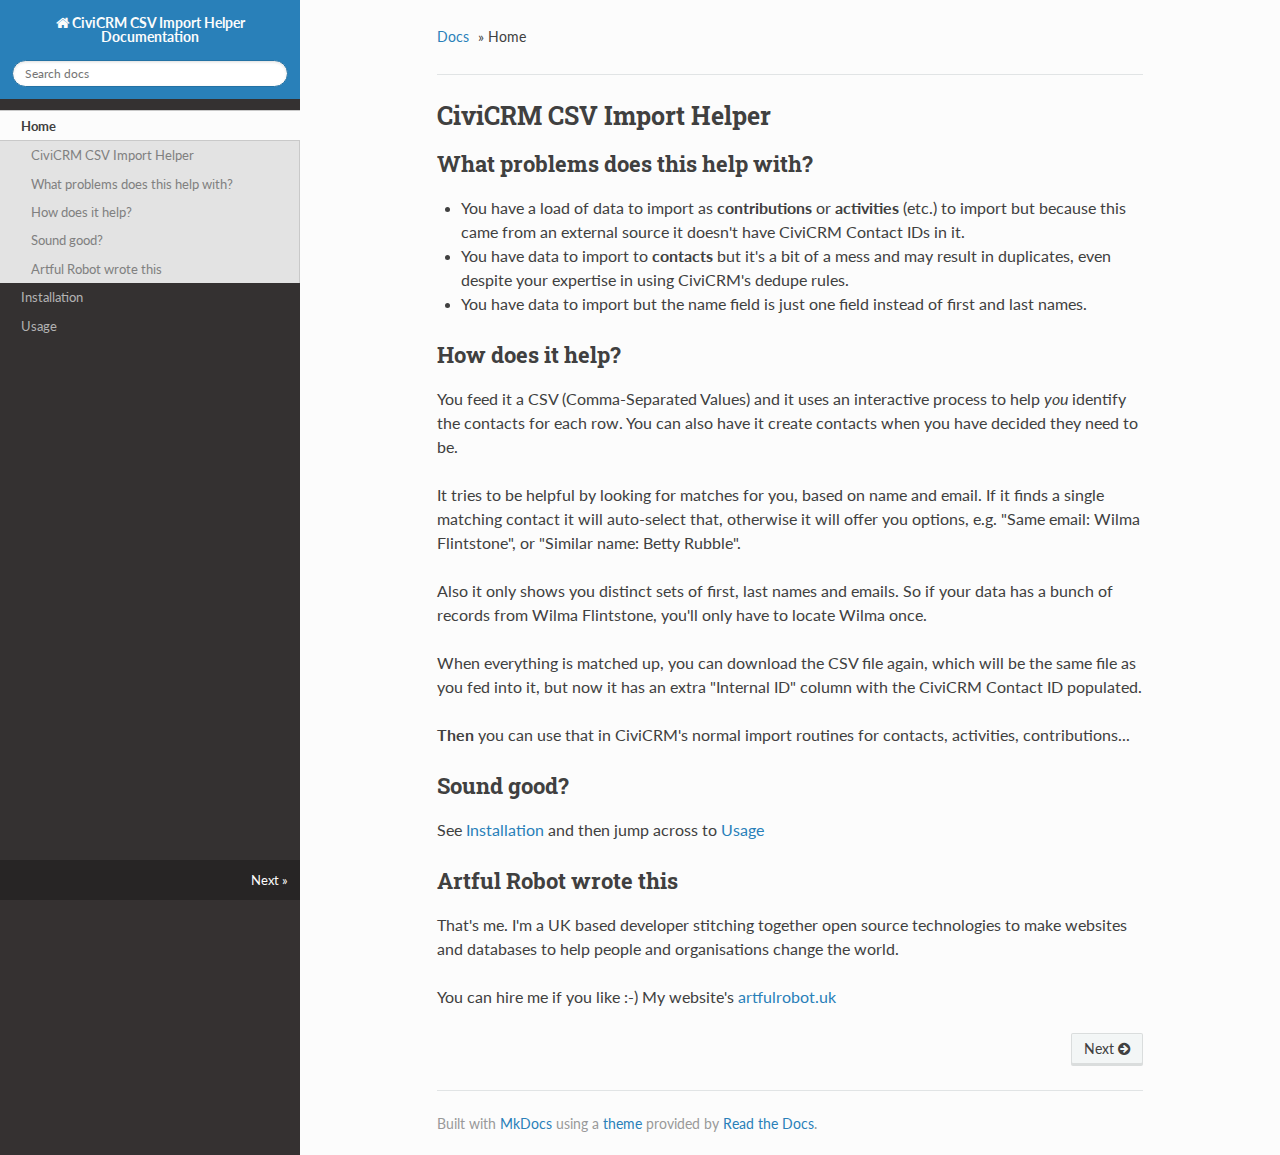
==== index.html @ 85fd892b "Deployed ecd764c with MkDocs version: 0.14.0" ====
<!DOCTYPE html>
<!--[if IE 8]><html class="no-js lt-ie9" lang="en" > <![endif]-->
<!--[if gt IE 8]><!--> <html class="no-js" lang="en" > <!--<![endif]-->
<head>
  <meta charset="utf-8">
  <meta name="viewport" content="width=device-width, initial-scale=1.0">
  
  <title>CiviCRM CSV Import Helper Documentation</title>
  

  <link rel="shortcut icon" href="./img/favicon.ico">

  
  <link href='https://fonts.googleapis.com/css?family=Lato:400,700|Roboto+Slab:400,700|Inconsolata:400,700' rel='stylesheet' type='text/css'>

  <link rel="stylesheet" href="./css/theme.css" type="text/css" />
  <link rel="stylesheet" href="./css/theme_extra.css" type="text/css" />
  <link rel="stylesheet" href="./css/highlight.css">

  
  <script>
    // Current page data
    var mkdocs_page_name = "None";
  </script>
  
  <script src="./js/jquery-2.1.1.min.js"></script>
  <script src="./js/modernizr-2.8.3.min.js"></script>
  <script type="text/javascript" src="./js/highlight.pack.js"></script>
  <script src="./js/theme.js"></script> 

  
</head>

<body class="wy-body-for-nav" role="document">

  <div class="wy-grid-for-nav">

    
    <nav data-toggle="wy-nav-shift" class="wy-nav-side stickynav">
      <div class="wy-side-nav-search">
        <a href="." class="icon icon-home"> CiviCRM CSV Import Helper Documentation</a>
        <div role="search">
  <form id ="rtd-search-form" class="wy-form" action="./search.html" method="get">
    <input type="text" name="q" placeholder="Search docs" />
  </form>
</div>
      </div>

      <div class="wy-menu wy-menu-vertical" data-spy="affix" role="navigation" aria-label="main navigation">
        <ul class="current">
          
            <li>
    <li class="toctree-l1 current">
        <a class="current" href=".">Home</a>
        
            <ul>
            
                <li class="toctree-l3"><a href="#civicrm-csv-import-helper">CiviCRM CSV Import Helper</a></li>
                
                    <li><a class="toctree-l4" href="#what-problems-does-this-help-with">What problems does this help with?</a></li>
                
                    <li><a class="toctree-l4" href="#how-does-it-help">How does it help?</a></li>
                
                    <li><a class="toctree-l4" href="#sound-good">Sound good?</a></li>
                
                    <li><a class="toctree-l4" href="#artful-robot-wrote-this">Artful Robot wrote this</a></li>
                
            
            </ul>
        
    </li>
<li>
          
            <li>
    <li class="toctree-l1 ">
        <a class="" href="installation/">Installation</a>
        
    </li>
<li>
          
            <li>
    <li class="toctree-l1 ">
        <a class="" href="usage/">Usage</a>
        
    </li>
<li>
          
        </ul>
      </div>
      &nbsp;
    </nav>

    <section data-toggle="wy-nav-shift" class="wy-nav-content-wrap">

      
      <nav class="wy-nav-top" role="navigation" aria-label="top navigation">
        <i data-toggle="wy-nav-top" class="fa fa-bars"></i>
        <a href=".">CiviCRM CSV Import Helper Documentation</a>
      </nav>

      
      <div class="wy-nav-content">
        <div class="rst-content">
          <div role="navigation" aria-label="breadcrumbs navigation">
  <ul class="wy-breadcrumbs">
    <li><a href=".">Docs</a> &raquo;</li>
    
      
    
    <li>Home</li>
    <li class="wy-breadcrumbs-aside">
      
    </li>
  </ul>
  <hr/>
</div>
          <div role="main">
            <div class="section">
              
                <h1 id="civicrm-csv-import-helper">CiviCRM CSV Import Helper</h1>
<h2 id="what-problems-does-this-help-with">What problems does this help with?</h2>
<ul>
<li>
<p>You have a load of data to import as <strong>contributions</strong> or <strong>activities</strong>
  (etc.) to import but because this came from an external source it doesn't have
  CiviCRM Contact IDs in it.</p>
</li>
<li>
<p>You have data to import to <strong>contacts</strong> but it's a bit of a mess and may
  result in duplicates, even despite your expertise in using CiviCRM's dedupe
  rules.</p>
</li>
<li>
<p>You have data to import but the name field is just one field instead of first
  and last names.</p>
</li>
</ul>
<h2 id="how-does-it-help">How does it help?</h2>
<p>You feed it a CSV (Comma-Separated Values) and it uses an interactive process to
help <em>you</em> identify the contacts for each row. You can also have it create
contacts when you have decided they need to be.</p>
<p>It tries to be helpful by looking for matches for you, based on name and email.
If it finds a single matching contact it will auto-select that, otherwise it
will offer you options, e.g. "Same email: Wilma Flintstone", or "Similar name:
Betty Rubble".</p>
<p>Also it only shows you distinct sets of first, last names and emails. So if your
data has a bunch of records from Wilma Flintstone, you'll only have to locate
Wilma once.</p>
<p>When everything is matched up, you can download the CSV file again, which will
be the same file as you fed into it, but now it has an extra "Internal ID"
column with the CiviCRM Contact ID populated.</p>
<p><strong>Then</strong> you can use that in CiviCRM's normal import routines for contacts,
activities, contributions...</p>
<h2 id="sound-good">Sound good?</h2>
<p>See <a href="installation/">Installation</a> and then jump across to <a href="usage/">Usage</a></p>
<h2 id="artful-robot-wrote-this">Artful Robot wrote this</h2>
<p>That's me. I'm a UK based developer stitching together open source technologies
to make websites and databases to help people and organisations change the world.</p>
<p>You can hire me if you like :-) My website's <a href="https://artfulrobot.uk">artfulrobot.uk</a></p>
              
            </div>
          </div>
          <footer>
  
    <div class="rst-footer-buttons" role="navigation" aria-label="footer navigation">
      
        <a href="installation/" class="btn btn-neutral float-right" title="Installation"/>Next <span class="icon icon-circle-arrow-right"></span></a>
      
      
    </div>
  

  <hr/>

  <div role="contentinfo">
    <!-- Copyright etc -->
    
  </div>

  Built with <a href="http://www.mkdocs.org">MkDocs</a> using a <a href="https://github.com/snide/sphinx_rtd_theme">theme</a> provided by <a href="https://readthedocs.org">Read the Docs</a>.
</footer>
	  
        </div>
      </div>

    </section>

  </div>

<div class="rst-versions" role="note" style="cursor: pointer">
    <span class="rst-current-version" data-toggle="rst-current-version">
      
      
      
        <span style="margin-left: 15px"><a href="installation/" style="color: #fcfcfc">Next &raquo;</a></span>
      
    </span>
</div>

</body>
</html>

<!--
MkDocs version : 0.14.0
Build Date UTC : 2017-01-27 15:10:58.058034
-->
---- css/theme.css ----
/*
 * This file is copied from the upstream ReadTheDocs Sphinx
 * theme. To aid upgradability this file should *not* be edited.
 * modifications we need should be included in theme_extra.css.
 *
 * https://github.com/rtfd/readthedocs.org/blob/master/media/css/sphinx_rtd_theme.css
 */

*{-webkit-box-sizing:border-box;-moz-box-sizing:border-box;box-sizing:border-box}article,aside,details,figcaption,figure,footer,header,hgroup,nav,section{display:block}audio,canvas,video{display:inline-block;*display:inline;*zoom:1}audio:not([controls]){display:none}[hidden]{display:none}*{-webkit-box-sizing:border-box;-moz-box-sizing:border-box;box-sizing:border-box}html{font-size:100%;-webkit-text-size-adjust:100%;-ms-text-size-adjust:100%}body{margin:0}a:hover,a:active{outline:0}abbr[title]{border-bottom:1px dotted}b,strong{font-weight:bold}blockquote{margin:0}dfn{font-style:italic}ins{background:#ff9;color:#000;text-decoration:none}mark{background:#ff0;color:#000;font-style:italic;font-weight:bold}pre,code,.rst-content tt,kbd,samp{font-family:monospace,serif;_font-family:"courier new",monospace;font-size:1em}pre{white-space:pre}q{quotes:none}q:before,q:after{content:"";content:none}small{font-size:85%}sub,sup{font-size:75%;line-height:0;position:relative;vertical-align:baseline}sup{top:-0.5em}sub{bottom:-0.25em}ul,ol,dl{margin:0;padding:0;list-style:none;list-style-image:none}li{list-style:none}dd{margin:0}img{border:0;-ms-interpolation-mode:bicubic;vertical-align:middle;max-width:100%}svg:not(:root){overflow:hidden}figure{margin:0}form{margin:0}fieldset{border:0;margin:0;padding:0}label{cursor:pointer}legend{border:0;*margin-left:-7px;padding:0;white-space:normal}button,input,select,textarea{font-size:100%;margin:0;vertical-align:baseline;*vertical-align:middle}button,input{line-height:normal}button,input[type="button"],input[type="reset"],input[type="submit"]{cursor:pointer;-webkit-appearance:button;*overflow:visible}button[disabled],input[disabled]{cursor:default}input[type="checkbox"],input[type="radio"]{box-sizing:border-box;padding:0;*width:13px;*height:13px}input[type="search"]{-webkit-appearance:textfield;-moz-box-sizing:content-box;-webkit-box-sizing:content-box;box-sizing:content-box}input[type="search"]::-webkit-search-decoration,input[type="search"]::-webkit-search-cancel-button{-webkit-appearance:none}button::-moz-focus-inner,input::-moz-focus-inner{border:0;padding:0}textarea{overflow:auto;vertical-align:top;resize:vertical}table{border-collapse:collapse;border-spacing:0}td{vertical-align:top}.chromeframe{margin:0.2em 0;background:#ccc;color:#000;padding:0.2em 0}.ir{display:block;border:0;text-indent:-999em;overflow:hidden;background-color:transparent;background-repeat:no-repeat;text-align:left;direction:ltr;*line-height:0}.ir br{display:none}.hidden{display:none !important;visibility:hidden}.visuallyhidden{border:0;clip:rect(0 0 0 0);height:1px;margin:-1px;overflow:hidden;padding:0;position:absolute;width:1px}.visuallyhidden.focusable:active,.visuallyhidden.focusable:focus{clip:auto;height:auto;margin:0;overflow:visible;position:static;width:auto}.invisible{visibility:hidden}.relative{position:relative}big,small{font-size:100%}@media print{html,body,section{background:none !important}*{box-shadow:none !important;text-shadow:none !important;filter:none !important;-ms-filter:none !important}a,a:visited{text-decoration:underline}.ir a:after,a[href^="javascript:"]:after,a[href^="#"]:after{content:""}pre,blockquote{page-break-inside:avoid}thead{display:table-header-group}tr,img{page-break-inside:avoid}img{max-width:100% !important}@page{margin:0.5cm}p,h2,h3{orphans:3;widows:3}h2,h3{page-break-after:avoid}}.fa:before,.rst-content .admonition-title:before,.rst-content h1 .headerlink:before,.rst-content h2 .headerlink:before,.rst-content h3 .headerlink:before,.rst-content h4 .headerlink:before,.rst-content h5 .headerlink:before,.rst-content h6 .headerlink:before,.rst-content dl dt .headerlink:before,.icon:before,.wy-dropdown .caret:before,.wy-inline-validate.wy-inline-validate-success .wy-input-context:before,.wy-inline-validate.wy-inline-validate-danger .wy-input-context:before,.wy-inline-validate.wy-inline-validate-warning .wy-input-context:before,.wy-inline-validate.wy-inline-validate-info .wy-input-context:before,.wy-alert,.rst-content .note,.rst-content .attention,.rst-content .caution,.rst-content .danger,.rst-content .error,.rst-content .hint,.rst-content .important,.rst-content .tip,.rst-content .warning,.rst-content .seealso,.rst-content .admonition-todo,.btn,input[type="text"],input[type="password"],input[type="email"],input[type="url"],input[type="date"],input[type="month"],input[type="time"],input[type="datetime"],input[type="datetime-local"],input[type="week"],input[type="number"],input[type="search"],input[type="tel"],input[type="color"],select,textarea,.wy-menu-vertical li.on a,.wy-menu-vertical li.current>a,.wy-side-nav-search>a,.wy-side-nav-search .wy-dropdown>a,.wy-nav-top a{-webkit-font-smoothing:antialiased}.clearfix{*zoom:1}.clearfix:before,.clearfix:after{display:table;content:""}.clearfix:after{clear:both}/*!
 *  Font Awesome 4.1.0 by @davegandy - http://fontawesome.io - @fontawesome
 *  License - http://fontawesome.io/license (Font: SIL OFL 1.1, CSS: MIT License)
 */@font-face{font-family:'FontAwesome';src:url("../fonts/fontawesome-webfont.eot?v=4.1.0");src:url("../fonts/fontawesome-webfont.eot?#iefix&v=4.1.0") format("embedded-opentype"),url("../fonts/fontawesome-webfont.woff?v=4.1.0") format("woff"),url("../fonts/fontawesome-webfont.ttf?v=4.1.0") format("truetype"),url("../fonts/fontawesome-webfont.svg?v=4.1.0#fontawesomeregular") format("svg");font-weight:normal;font-style:normal}.fa,.rst-content .admonition-title,.rst-content h1 .headerlink,.rst-content h2 .headerlink,.rst-content h3 .headerlink,.rst-content h4 .headerlink,.rst-content h5 .headerlink,.rst-content h6 .headerlink,.rst-content dl dt .headerlink,.icon{display:inline-block;font-family:FontAwesome;font-style:normal;font-weight:normal;line-height:1;-webkit-font-smoothing:antialiased;-moz-osx-font-smoothing:grayscale}.fa-lg{font-size:1.33333em;line-height:0.75em;vertical-align:-15%}.fa-2x{font-size:2em}.fa-3x{font-size:3em}.fa-4x{font-size:4em}.fa-5x{font-size:5em}.fa-fw{width:1.28571em;text-align:center}.fa-ul{padding-left:0;margin-left:2.14286em;list-style-type:none}.fa-ul>li{position:relative}.fa-li{position:absolute;left:-2.14286em;width:2.14286em;top:0.14286em;text-align:center}.fa-li.fa-lg{left:-1.85714em}.fa-border{padding:.2em .25em .15em;border:solid 0.08em #eee;border-radius:.1em}.pull-right{float:right}.pull-left{float:left}.fa.pull-left,.rst-content .pull-left.admonition-title,.rst-content h1 .pull-left.headerlink,.rst-content h2 .pull-left.headerlink,.rst-content h3 .pull-left.headerlink,.rst-content h4 .pull-left.headerlink,.rst-content h5 .pull-left.headerlink,.rst-content h6 .pull-left.headerlink,.rst-content dl dt .pull-left.headerlink,.pull-left.icon{margin-right:.3em}.fa.pull-right,.rst-content .pull-right.admonition-title,.rst-content h1 .pull-right.headerlink,.rst-content h2 .pull-right.headerlink,.rst-content h3 .pull-right.headerlink,.rst-content h4 .pull-right.headerlink,.rst-content h5 .pull-right.headerlink,.rst-content h6 .pull-right.headerlink,.rst-content dl dt .pull-right.headerlink,.pull-right.icon{margin-left:.3em}.fa-spin{-webkit-animation:spin 2s infinite linear;-moz-animation:spin 2s infinite linear;-o-animation:spin 2s infinite linear;animation:spin 2s infinite linear}@-moz-keyframes spin{0%{-moz-transform:rotate(0deg)}100%{-moz-transform:rotate(359deg)}}@-webkit-keyframes spin{0%{-webkit-transform:rotate(0deg)}100%{-webkit-transform:rotate(359deg)}}@-o-keyframes spin{0%{-o-transform:rotate(0deg)}100%{-o-transform:rotate(359deg)}}@keyframes spin{0%{-webkit-transform:rotate(0deg);transform:rotate(0deg)}100%{-webkit-transform:rotate(359deg);transform:rotate(359deg)}}.fa-rotate-90{filter:progid:DXImageTransform.Microsoft.BasicImage(rotation=1);-webkit-transform:rotate(90deg);-moz-transform:rotate(90deg);-ms-transform:rotate(90deg);-o-transform:rotate(90deg);transform:rotate(90deg)}.fa-rotate-180{filter:progid:DXImageTransform.Microsoft.BasicImage(rotation=2);-webkit-transform:rotate(180deg);-moz-transform:rotate(180deg);-ms-transform:rotate(180deg);-o-transform:rotate(180deg);transform:rotate(180deg)}.fa-rotate-270{filter:progid:DXImageTransform.Microsoft.BasicImage(rotation=3);-webkit-transform:rotate(270deg);-moz-transform:rotate(270deg);-ms-transform:rotate(270deg);-o-transform:rotate(270deg);transform:rotate(270deg)}.fa-flip-horizontal{filter:progid:DXImageTransform.Microsoft.BasicImage(rotation=0);-webkit-transform:scale(-1, 1);-moz-transform:scale(-1, 1);-ms-transform:scale(-1, 1);-o-transform:scale(-1, 1);transform:scale(-1, 1)}.fa-flip-vertical{filter:progid:DXImageTransform.Microsoft.BasicImage(rotation=2);-webkit-transform:scale(1, -1);-moz-transform:scale(1, -1);-ms-transform:scale(1, -1);-o-transform:scale(1, -1);transform:scale(1, -1)}.fa-stack{position:relative;display:inline-block;width:2em;height:2em;line-height:2em;vertical-align:middle}.fa-stack-1x,.fa-stack-2x{position:absolute;left:0;width:100%;text-align:center}.fa-stack-1x{line-height:inherit}.fa-stack-2x{font-size:2em}.fa-inverse{color:#fff}.fa-glass:before{content:""}.fa-music:before{content:""}.fa-search:before,.icon-search:before{content:""}.fa-envelope-o:before{content:""}.fa-heart:before{content:""}.fa-star:before{content:""}.fa-star-o:before{content:""}.fa-user:before{content:""}.fa-film:before{content:""}.fa-th-large:before{content:""}.fa-th:before{content:""}.fa-th-list:before{content:""}.fa-check:before{content:""}.fa-times:before{content:""}.fa-search-plus:before{content:""}.fa-search-minus:before{content:""}.fa-power-off:before{content:""}.fa-signal:before{content:""}.fa-gear:before,.fa-cog:before{content:""}.fa-trash-o:before{content:""}.fa-home:before,.icon-home:before{content:""}.fa-file-o:before{content:""}.fa-clock-o:before{content:""}.fa-road:before{content:""}.fa-download:before{content:""}.fa-arrow-circle-o-down:before{content:""}.fa-arrow-circle-o-up:before{content:""}.fa-inbox:before{content:""}.fa-play-circle-o:before{content:""}.fa-rotate-right:before,.fa-repeat:before{content:""}.fa-refresh:before{content:""}.fa-list-alt:before{content:""}.fa-lock:before{content:""}.fa-flag:before{content:""}.fa-headphones:before{content:""}.fa-volume-off:before{content:""}.fa-volume-down:before{content:""}.fa-volume-up:before{content:""}.fa-qrcode:before{content:""}.fa-barcode:before{content:""}.fa-tag:before{content:""}.fa-tags:before{content:""}.fa-book:before,.icon-book:before{content:""}.fa-bookmark:before{content:""}.fa-print:before{content:""}.fa-camera:before{content:""}.fa-font:before{content:""}.fa-bold:before{content:""}.fa-italic:before{content:""}.fa-text-height:before{content:""}.fa-text-width:before{content:""}.fa-align-left:before{content:""}.fa-align-center:before{content:""}.fa-align-right:before{content:""}.fa-align-justify:before{content:""}.fa-list:before{content:""}.fa-dedent:before,.fa-outdent:before{content:""}.fa-indent:before{content:""}.fa-video-camera:before{content:""}.fa-photo:before,.fa-image:before,.fa-picture-o:before{content:""}.fa-pencil:before{content:""}.fa-map-marker:before{content:""}.fa-adjust:before{content:""}.fa-tint:before{content:""}.fa-edit:before,.fa-pencil-square-o:before{content:""}.fa-share-square-o:before{content:""}.fa-check-square-o:before{content:""}.fa-arrows:before{content:""}.fa-step-backward:before{content:""}.fa-fast-backward:before{content:""}.fa-backward:before{content:""}.fa-play:before{content:""}.fa-pause:before{content:""}.fa-stop:before{content:""}.fa-forward:before{content:""}.fa-fast-forward:before{content:""}.fa-step-forward:before{content:""}.fa-eject:before{content:""}.fa-chevron-left:before{content:""}.fa-chevron-right:before{content:""}.fa-plus-circle:before{content:""}.fa-minus-circle:before{content:""}.fa-times-circle:before,.wy-inline-validate.wy-inline-validate-danger .wy-input-context:before{content:""}.fa-check-circle:before,.wy-inline-validate.wy-inline-validate-success .wy-input-context:before{content:""}.fa-question-circle:before{content:""}.fa-info-circle:before{content:""}.fa-crosshairs:before{content:""}.fa-times-circle-o:before{content:""}.fa-check-circle-o:before{content:""}.fa-ban:before{content:""}.fa-arrow-left:before{content:""}.fa-arrow-right:before{content:""}.fa-arrow-up:before{content:""}.fa-arrow-down:before{content:""}.fa-mail-forward:before,.fa-share:before{content:""}.fa-expand:before{content:""}.fa-compress:before{content:""}.fa-plus:before{content:""}.fa-minus:before{content:""}.fa-asterisk:before{content:""}.fa-exclamation-circle:before,.wy-inline-validate.wy-inline-validate-warning .wy-input-context:before,.wy-inline-validate.wy-inline-validate-info .wy-input-context:before,.rst-content .admonition-title:before{content:""}.fa-gift:before{content:""}.fa-leaf:before{content:""}.fa-fire:before,.icon-fire:before{content:""}.fa-eye:before{content:""}.fa-eye-slash:before{content:""}.fa-warning:before,.fa-exclamation-triangle:before{content:""}.fa-plane:before{content:""}.fa-calendar:before{content:""}.fa-random:before{content:""}.fa-comment:before{content:""}.fa-magnet:before{content:""}.fa-chevron-up:before{content:""}.fa-chevron-down:before{content:""}.fa-retweet:before{content:""}.fa-shopping-cart:before{content:""}.fa-folder:before{content:""}.fa-folder-open:before{content:""}.fa-arrows-v:before{content:""}.fa-arrows-h:before{content:""}.fa-bar-chart-o:before{content:""}.fa-twitter-square:before{content:""}.fa-facebook-square:before{content:""}.fa-camera-retro:before{content:""}.fa-key:before{content:""}.fa-gears:before,.fa-cogs:before{content:""}.fa-comments:before{content:""}.fa-thumbs-o-up:before{content:""}.fa-thumbs-o-down:before{content:""}.fa-star-half:before{content:""}.fa-heart-o:before{content:""}.fa-sign-out:before{content:""}.fa-linkedin-square:before{content:""}.fa-thumb-tack:before{content:""}.fa-external-link:before{content:""}.fa-sign-in:before{content:""}.fa-trophy:before{content:""}.fa-github-square:before{content:""}.fa-upload:before{content:""}.fa-lemon-o:before{content:""}.fa-phone:before{content:""}.fa-square-o:before{content:""}.fa-bookmark-o:before{content:""}.fa-phone-square:before{content:""}.fa-twitter:before{content:""}.fa-facebook:before{content:""}.fa-github:before,.icon-github:before{content:""}.fa-unlock:before{content:""}.fa-credit-card:before{content:""}.fa-rss:before{content:""}.fa-hdd-o:before{content:""}.fa-bullhorn:before{content:""}.fa-bell:before{content:""}.fa-certificate:before{content:""}.fa-hand-o-right:before{content:""}.fa-hand-o-left:before{content:""}.fa-hand-o-up:before{content:""}.fa-hand-o-down:before{content:""}.fa-arrow-circle-left:before,.icon-circle-arrow-left:before{content:""}.fa-arrow-circle-right:before,.icon-circle-arrow-right:before{content:""}.fa-arrow-circle-up:before{content:""}.fa-arrow-circle-down:before{content:""}.fa-globe:before{content:""}.fa-wrench:before{content:""}.fa-tasks:before{content:""}.fa-filter:before{content:""}.fa-briefcase:before{content:""}.fa-arrows-alt:before{content:""}.fa-group:before,.fa-users:before{content:""}.fa-chain:before,.fa-link:before,.icon-link:before{content:""}.fa-cloud:before{content:""}.fa-flask:before{content:""}.fa-cut:before,.fa-scissors:before{content:""}.fa-copy:before,.fa-files-o:before{content:""}.fa-paperclip:before{content:""}.fa-save:before,.fa-floppy-o:before{content:""}.fa-square:before{content:""}.fa-navicon:before,.fa-reorder:before,.fa-bars:before{content:""}.fa-list-ul:before{content:""}.fa-list-ol:before{content:""}.fa-strikethrough:before{content:""}.fa-underline:before{content:""}.fa-table:before{content:""}.fa-magic:before{content:""}.fa-truck:before{content:""}.fa-pinterest:before{content:""}.fa-pinterest-square:before{content:""}.fa-google-plus-square:before{content:""}.fa-google-plus:before{content:""}.fa-money:before{content:""}.fa-caret-down:before,.wy-dropdown .caret:before,.icon-caret-down:before{content:""}.fa-caret-up:before{content:""}.fa-caret-left:before{content:""}.fa-caret-right:before{content:""}.fa-columns:before{content:""}.fa-unsorted:before,.fa-sort:before{content:""}.fa-sort-down:before,.fa-sort-desc:before{content:""}.fa-sort-up:before,.fa-sort-asc:before{content:""}.fa-envelope:before{content:""}.fa-linkedin:before{content:""}.fa-rotate-left:before,.fa-undo:before{content:""}.fa-legal:before,.fa-gavel:before{content:""}.fa-dashboard:before,.fa-tachometer:before{content:""}.fa-comment-o:before{content:""}.fa-comments-o:before{content:""}.fa-flash:before,.fa-bolt:before{content:""}.fa-sitemap:before{content:""}.fa-umbrella:before{content:""}.fa-paste:before,.fa-clipboard:before{content:""}.fa-lightbulb-o:before{content:""}.fa-exchange:before{content:""}.fa-cloud-download:before{content:""}.fa-cloud-upload:before{content:""}.fa-user-md:before{content:""}.fa-stethoscope:before{content:""}.fa-suitcase:before{content:""}.fa-bell-o:before{content:""}.fa-coffee:before{content:""}.fa-cutlery:before{content:""}.fa-file-text-o:before{content:""}.fa-building-o:before{content:""}.fa-hospital-o:before{content:""}.fa-ambulance:before{content:""}.fa-medkit:before{content:""}.fa-fighter-jet:before{content:""}.fa-beer:before{content:""}.fa-h-square:before{content:""}.fa-plus-square:before{content:""}.fa-angle-double-left:before{content:""}.fa-angle-double-right:before{content:""}.fa-angle-double-up:before{content:""}.fa-angle-double-down:before{content:""}.fa-angle-left:before{content:""}.fa-angle-right:before{content:""}.fa-angle-up:before{content:""}.fa-angle-down:before{content:""}.fa-desktop:before{content:""}.fa-laptop:before{content:""}.fa-tablet:before{content:""}.fa-mobile-phone:before,.fa-mobile:before{content:""}.fa-circle-o:before{content:""}.fa-quote-left:before{content:""}.fa-quote-right:before{content:""}.fa-spinner:before{content:""}.fa-circle:before{content:""}.fa-mail-reply:before,.fa-reply:before{content:""}.fa-github-alt:before{content:""}.fa-folder-o:before{content:""}.fa-folder-open-o:before{content:""}.fa-smile-o:before{content:""}.fa-frown-o:before{content:""}.fa-meh-o:before{content:""}.fa-gamepad:before{content:""}.fa-keyboard-o:before{content:""}.fa-flag-o:before{content:""}.fa-flag-checkered:before{content:""}.fa-terminal:before{content:""}.fa-code:before{content:""}.fa-mail-reply-all:before,.fa-reply-all:before{content:""}.fa-star-half-empty:before,.fa-star-half-full:before,.fa-star-half-o:before{content:""}.fa-location-arrow:before{content:""}.fa-crop:before{content:""}.fa-code-fork:before{content:""}.fa-unlink:before,.fa-chain-broken:before{content:""}.fa-question:before{content:""}.fa-info:before{content:""}.fa-exclamation:before{content:""}.fa-superscript:before{content:""}.fa-subscript:before{content:""}.fa-eraser:before{content:""}.fa-puzzle-piece:before{content:""}.fa-microphone:before{content:""}.fa-microphone-slash:before{content:""}.fa-shield:before{content:""}.fa-calendar-o:before{content:""}.fa-fire-extinguisher:before{content:""}.fa-rocket:before{content:""}.fa-maxcdn:before{content:""}.fa-chevron-circle-left:before{content:""}.fa-chevron-circle-right:before{content:""}.fa-chevron-circle-up:before{content:""}.fa-chevron-circle-down:before{content:""}.fa-html5:before{content:""}.fa-css3:before{content:""}.fa-anchor:before{content:""}.fa-unlock-alt:before{content:""}.fa-bullseye:before{content:""}.fa-ellipsis-h:before{content:""}.fa-ellipsis-v:before{content:""}.fa-rss-square:before{content:""}.fa-play-circle:before{content:""}.fa-ticket:before{content:""}.fa-minus-square:before{content:""}.fa-minus-square-o:before{content:""}.fa-level-up:before{content:""}.fa-level-down:before{content:""}.fa-check-square:before{content:""}.fa-pencil-square:before{content:""}.fa-external-link-square:before{content:""}.fa-share-square:before{content:""}.fa-compass:before{content:""}.fa-toggle-down:before,.fa-caret-square-o-down:before{content:""}.fa-toggle-up:before,.fa-caret-square-o-up:before{content:""}.fa-toggle-right:before,.fa-caret-square-o-right:before{content:""}.fa-euro:before,.fa-eur:before{content:""}.fa-gbp:before{content:""}.fa-dollar:before,.fa-usd:before{content:""}.fa-rupee:before,.fa-inr:before{content:""}.fa-cny:before,.fa-rmb:before,.fa-yen:before,.fa-jpy:before{content:""}.fa-ruble:before,.fa-rouble:before,.fa-rub:before{content:""}.fa-won:before,.fa-krw:before{content:""}.fa-bitcoin:before,.fa-btc:before{content:""}.fa-file:before{content:""}.fa-file-text:before{content:""}.fa-sort-alpha-asc:before{content:""}.fa-sort-alpha-desc:before{content:""}.fa-sort-amount-asc:before{content:""}.fa-sort-amount-desc:before{content:""}.fa-sort-numeric-asc:before{content:""}.fa-sort-numeric-desc:before{content:""}.fa-thumbs-up:before{content:""}.fa-thumbs-down:before{content:""}.fa-youtube-square:before{content:""}.fa-youtube:before{content:""}.fa-xing:before{content:""}.fa-xing-square:before{content:""}.fa-youtube-play:before{content:""}.fa-dropbox:before{content:""}.fa-stack-overflow:before{content:""}.fa-instagram:before{content:""}.fa-flickr:before{content:""}.fa-adn:before{content:""}.fa-bitbucket:before,.icon-bitbucket:before{content:""}.fa-bitbucket-square:before{content:""}.fa-tumblr:before{content:""}.fa-tumblr-square:before{content:""}.fa-long-arrow-down:before{content:""}.fa-long-arrow-up:before{content:""}.fa-long-arrow-left:before{content:""}.fa-long-arrow-right:before{content:""}.fa-apple:before{content:""}.fa-windows:before{content:""}.fa-android:before{content:""}.fa-linux:before{content:""}.fa-dribbble:before{content:""}.fa-skype:before{content:""}.fa-foursquare:before{content:""}.fa-trello:before{content:""}.fa-female:before{content:""}.fa-male:before{content:""}.fa-gittip:before{content:""}.fa-sun-o:before{content:""}.fa-moon-o:before{content:""}.fa-archive:before{content:""}.fa-bug:before{content:""}.fa-vk:before{content:""}.fa-weibo:before{content:""}.fa-renren:before{content:""}.fa-pagelines:before{content:""}.fa-stack-exchange:before{content:""}.fa-arrow-circle-o-right:before{content:""}.fa-arrow-circle-o-left:before{content:""}.fa-toggle-left:before,.fa-caret-square-o-left:before{content:""}.fa-dot-circle-o:before{content:""}.fa-wheelchair:before{content:""}.fa-vimeo-square:before{content:""}.fa-turkish-lira:before,.fa-try:before{content:""}.fa-plus-square-o:before{content:""}.fa-space-shuttle:before{content:""}.fa-slack:before{content:""}.fa-envelope-square:before{content:""}.fa-wordpress:before{content:""}.fa-openid:before{content:""}.fa-institution:before,.fa-bank:before,.fa-university:before{content:""}.fa-mortar-board:before,.fa-graduation-cap:before{content:""}.fa-yahoo:before{content:""}.fa-google:before{content:""}.fa-reddit:before{content:""}.fa-reddit-square:before{content:""}.fa-stumbleupon-circle:before{content:""}.fa-stumbleupon:before{content:""}.fa-delicious:before{content:""}.fa-digg:before{content:""}.fa-pied-piper-square:before,.fa-pied-piper:before{content:""}.fa-pied-piper-alt:before{content:""}.fa-drupal:before{content:""}.fa-joomla:before{content:""}.fa-language:before{content:""}.fa-fax:before{content:""}.fa-building:before{content:""}.fa-child:before{content:""}.fa-paw:before{content:""}.fa-spoon:before{content:""}.fa-cube:before{content:""}.fa-cubes:before{content:""}.fa-behance:before{content:""}.fa-behance-square:before{content:""}.fa-steam:before{content:""}.fa-steam-square:before{content:""}.fa-recycle:before{content:""}.fa-automobile:before,.fa-car:before{content:""}.fa-cab:before,.fa-taxi:before{content:""}.fa-tree:before{content:""}.fa-spotify:before{content:""}.fa-deviantart:before{content:""}.fa-soundcloud:before{content:""}.fa-database:before{content:""}.fa-file-pdf-o:before{content:""}.fa-file-word-o:before{content:""}.fa-file-excel-o:before{content:""}.fa-file-powerpoint-o:before{content:""}.fa-file-photo-o:before,.fa-file-picture-o:before,.fa-file-image-o:before{content:""}.fa-file-zip-o:before,.fa-file-archive-o:before{content:""}.fa-file-sound-o:before,.fa-file-audio-o:before{content:""}.fa-file-movie-o:before,.fa-file-video-o:before{content:""}.fa-file-code-o:before{content:""}.fa-vine:before{content:""}.fa-codepen:before{content:""}.fa-jsfiddle:before{content:""}.fa-life-bouy:before,.fa-life-saver:before,.fa-support:before,.fa-life-ring:before{content:""}.fa-circle-o-notch:before{content:""}.fa-ra:before,.fa-rebel:before{content:""}.fa-ge:before,.fa-empire:before{content:""}.fa-git-square:before{content:""}.fa-git:before{content:""}.fa-hacker-news:before{content:""}.fa-tencent-weibo:before{content:""}.fa-qq:before{content:""}.fa-wechat:before,.fa-weixin:before{content:""}.fa-send:before,.fa-paper-plane:before{content:""}.fa-send-o:before,.fa-paper-plane-o:before{content:""}.fa-history:before{content:""}.fa-circle-thin:before{content:""}.fa-header:before{content:""}.fa-paragraph:before{content:""}.fa-sliders:before{content:""}.fa-share-alt:before{content:""}.fa-share-alt-square:before{content:""}.fa-bomb:before{content:""}.fa,.rst-content .admonition-title,.rst-content h1 .headerlink,.rst-content h2 .headerlink,.rst-content h3 .headerlink,.rst-content h4 .headerlink,.rst-content h5 .headerlink,.rst-content h6 .headerlink,.rst-content dl dt .headerlink,.icon,.wy-dropdown .caret,.wy-inline-validate.wy-inline-validate-success .wy-input-context,.wy-inline-validate.wy-inline-validate-danger .wy-input-context,.wy-inline-validate.wy-inline-validate-warning .wy-input-context,.wy-inline-validate.wy-inline-validate-info .wy-input-context{font-family:inherit}.fa:before,.rst-content .admonition-title:before,.rst-content h1 .headerlink:before,.rst-content h2 .headerlink:before,.rst-content h3 .headerlink:before,.rst-content h4 .headerlink:before,.rst-content h5 .headerlink:before,.rst-content h6 .headerlink:before,.rst-content dl dt .headerlink:before,.icon:before,.wy-dropdown .caret:before,.wy-inline-validate.wy-inline-validate-success .wy-input-context:before,.wy-inline-validate.wy-inline-validate-danger .wy-input-context:before,.wy-inline-validate.wy-inline-validate-warning .wy-input-context:before,.wy-inline-validate.wy-inline-validate-info .wy-input-context:before{font-family:"FontAwesome";display:inline-block;font-style:normal;font-weight:normal;line-height:1;text-decoration:inherit}a .fa,a .rst-content .admonition-title,.rst-content a .admonition-title,a .rst-content h1 .headerlink,.rst-content h1 a .headerlink,a .rst-content h2 .headerlink,.rst-content h2 a .headerlink,a .rst-content h3 .headerlink,.rst-content h3 a .headerlink,a .rst-content h4 .headerlink,.rst-content h4 a .headerlink,a .rst-content h5 .headerlink,.rst-content h5 a .headerlink,a .rst-content h6 .headerlink,.rst-content h6 a .headerlink,a .rst-content dl dt .headerlink,.rst-content dl dt a .headerlink,a .icon{display:inline-block;text-decoration:inherit}.btn .fa,.btn .rst-content .admonition-title,.rst-content .btn .admonition-title,.btn .rst-content h1 .headerlink,.rst-content h1 .btn .headerlink,.btn .rst-content h2 .headerlink,.rst-content h2 .btn .headerlink,.btn .rst-content h3 .headerlink,.rst-content h3 .btn .headerlink,.btn .rst-content h4 .headerlink,.rst-content h4 .btn .headerlink,.btn .rst-content h5 .headerlink,.rst-content h5 .btn .headerlink,.btn .rst-content h6 .headerlink,.rst-content h6 .btn .headerlink,.btn .rst-content dl dt .headerlink,.rst-content dl dt .btn .headerlink,.btn .icon,.nav .fa,.nav .rst-content .admonition-title,.rst-content .nav .admonition-title,.nav .rst-content h1 .headerlink,.rst-content h1 .nav .headerlink,.nav .rst-content h2 .headerlink,.rst-content h2 .nav .headerlink,.nav .rst-content h3 .headerlink,.rst-content h3 .nav .headerlink,.nav .rst-content h4 .headerlink,.rst-content h4 .nav .headerlink,.nav .rst-content h5 .headerlink,.rst-content h5 .nav .headerlink,.nav .rst-content h6 .headerlink,.rst-content h6 .nav .headerlink,.nav .rst-content dl dt .headerlink,.rst-content dl dt .nav .headerlink,.nav .icon{display:inline}.btn .fa.fa-large,.btn .rst-content .fa-large.admonition-title,.rst-content .btn .fa-large.admonition-title,.btn .rst-content h1 .fa-large.headerlink,.rst-content h1 .btn .fa-large.headerlink,.btn .rst-content h2 .fa-large.headerlink,.rst-content h2 .btn .fa-large.headerlink,.btn .rst-content h3 .fa-large.headerlink,.rst-content h3 .btn .fa-large.headerlink,.btn .rst-content h4 .fa-large.headerlink,.rst-content h4 .btn .fa-large.headerlink,.btn .rst-content h5 .fa-large.headerlink,.rst-content h5 .btn .fa-large.headerlink,.btn .rst-content h6 .fa-large.headerlink,.rst-content h6 .btn .fa-large.headerlink,.btn .rst-content dl dt .fa-large.headerlink,.rst-content dl dt .btn .fa-large.headerlink,.btn .fa-large.icon,.nav .fa.fa-large,.nav .rst-content .fa-large.admonition-title,.rst-content .nav .fa-large.admonition-title,.nav .rst-content h1 .fa-large.headerlink,.rst-content h1 .nav .fa-large.headerlink,.nav .rst-content h2 .fa-large.headerlink,.rst-content h2 .nav .fa-large.headerlink,.nav .rst-content h3 .fa-large.headerlink,.rst-content h3 .nav .fa-large.headerlink,.nav .rst-content h4 .fa-large.headerlink,.rst-content h4 .nav .fa-large.headerlink,.nav .rst-content h5 .fa-large.headerlink,.rst-content h5 .nav .fa-large.headerlink,.nav .rst-content h6 .fa-large.headerlink,.rst-content h6 .nav .fa-large.headerlink,.nav .rst-content dl dt .fa-large.headerlink,.rst-content dl dt .nav .fa-large.headerlink,.nav .fa-large.icon{line-height:0.9em}.btn .fa.fa-spin,.btn .rst-content .fa-spin.admonition-title,.rst-content .btn .fa-spin.admonition-title,.btn .rst-content h1 .fa-spin.headerlink,.rst-content h1 .btn .fa-spin.headerlink,.btn .rst-content h2 .fa-spin.headerlink,.rst-content h2 .btn .fa-spin.headerlink,.btn .rst-content h3 .fa-spin.headerlink,.rst-content h3 .btn .fa-spin.headerlink,.btn .rst-content h4 .fa-spin.headerlink,.rst-content h4 .btn .fa-spin.headerlink,.btn .rst-content h5 .fa-spin.headerlink,.rst-content h5 .btn .fa-spin.headerlink,.btn .rst-content h6 .fa-spin.headerlink,.rst-content h6 .btn .fa-spin.headerlink,.btn .rst-content dl dt .fa-spin.headerlink,.rst-content dl dt .btn .fa-spin.headerlink,.btn .fa-spin.icon,.nav .fa.fa-spin,.nav .rst-content .fa-spin.admonition-title,.rst-content .nav .fa-spin.admonition-title,.nav .rst-content h1 .fa-spin.headerlink,.rst-content h1 .nav .fa-spin.headerlink,.nav .rst-content h2 .fa-spin.headerlink,.rst-content h2 .nav .fa-spin.headerlink,.nav .rst-content h3 .fa-spin.headerlink,.rst-content h3 .nav .fa-spin.headerlink,.nav .rst-content h4 .fa-spin.headerlink,.rst-content h4 .nav .fa-spin.headerlink,.nav .rst-content h5 .fa-spin.headerlink,.rst-content h5 .nav .fa-spin.headerlink,.nav .rst-content h6 .fa-spin.headerlink,.rst-content h6 .nav .fa-spin.headerlink,.nav .rst-content dl dt .fa-spin.headerlink,.rst-content dl dt .nav .fa-spin.headerlink,.nav .fa-spin.icon{display:inline-block}.btn.fa:before,.rst-content .btn.admonition-title:before,.rst-content h1 .btn.headerlink:before,.rst-content h2 .btn.headerlink:before,.rst-content h3 .btn.headerlink:before,.rst-content h4 .btn.headerlink:before,.rst-content h5 .btn.headerlink:before,.rst-content h6 .btn.headerlink:before,.rst-content dl dt .btn.headerlink:before,.btn.icon:before{opacity:0.5;-webkit-transition:opacity 0.05s ease-in;-moz-transition:opacity 0.05s ease-in;transition:opacity 0.05s ease-in}.btn.fa:hover:before,.rst-content .btn.admonition-title:hover:before,.rst-content h1 .btn.headerlink:hover:before,.rst-content h2 .btn.headerlink:hover:before,.rst-content h3 .btn.headerlink:hover:before,.rst-content h4 .btn.headerlink:hover:before,.rst-content h5 .btn.headerlink:hover:before,.rst-content h6 .btn.headerlink:hover:before,.rst-content dl dt .btn.headerlink:hover:before,.btn.icon:hover:before{opacity:1}.btn-mini .fa:before,.btn-mini .rst-content .admonition-title:before,.rst-content .btn-mini .admonition-title:before,.btn-mini .rst-content h1 .headerlink:before,.rst-content h1 .btn-mini .headerlink:before,.btn-mini .rst-content h2 .headerlink:before,.rst-content h2 .btn-mini .headerlink:before,.btn-mini .rst-content h3 .headerlink:before,.rst-content h3 .btn-mini .headerlink:before,.btn-mini .rst-content h4 .headerlink:before,.rst-content h4 .btn-mini .headerlink:before,.btn-mini .rst-content h5 .headerlink:before,.rst-content h5 .btn-mini .headerlink:before,.btn-mini .rst-content h6 .headerlink:before,.rst-content h6 .btn-mini .headerlink:before,.btn-mini .rst-content dl dt .headerlink:before,.rst-content dl dt .btn-mini .headerlink:before,.btn-mini .icon:before{font-size:14px;vertical-align:-15%}.wy-alert,.rst-content .note,.rst-content .attention,.rst-content .caution,.rst-content .danger,.rst-content .error,.rst-content .hint,.rst-content .important,.rst-content .tip,.rst-content .warning,.rst-content .seealso,.rst-content .admonition-todo{padding:12px;line-height:24px;margin-bottom:24px;background:#e7f2fa}.wy-alert-title,.rst-content .admonition-title{color:#fff;font-weight:bold;display:block;color:#fff;background:#6ab0de;margin:-12px;padding:6px 12px;margin-bottom:12px}.wy-alert.wy-alert-danger,.rst-content .wy-alert-danger.note,.rst-content .wy-alert-danger.attention,.rst-content .wy-alert-danger.caution,.rst-content .danger,.rst-content .error,.rst-content .wy-alert-danger.hint,.rst-content .wy-alert-danger.important,.rst-content .wy-alert-danger.tip,.rst-content .wy-alert-danger.warning,.rst-content .wy-alert-danger.seealso,.rst-content .wy-alert-danger.admonition-todo{background:#fdf3f2}.wy-alert.wy-alert-danger .wy-alert-title,.rst-content .wy-alert-danger.note .wy-alert-title,.rst-content .wy-alert-danger.attention .wy-alert-title,.rst-content .wy-alert-danger.caution .wy-alert-title,.rst-content .danger .wy-alert-title,.rst-content .error .wy-alert-title,.rst-content .wy-alert-danger.hint .wy-alert-title,.rst-content .wy-alert-danger.important .wy-alert-title,.rst-content .wy-alert-danger.tip .wy-alert-title,.rst-content .wy-alert-danger.warning .wy-alert-title,.rst-content .wy-alert-danger.seealso .wy-alert-title,.rst-content .wy-alert-danger.admonition-todo .wy-alert-title,.wy-alert.wy-alert-danger .rst-content .admonition-title,.rst-content .wy-alert.wy-alert-danger .admonition-title,.rst-content .wy-alert-danger.note .admonition-title,.rst-content .wy-alert-danger.attention .admonition-title,.rst-content .wy-alert-danger.caution .admonition-title,.rst-content .danger .admonition-title,.rst-content .error .admonition-title,.rst-content .wy-alert-danger.hint .admonition-title,.rst-content .wy-alert-danger.important .admonition-title,.rst-content .wy-alert-danger.tip .admonition-title,.rst-content .wy-alert-danger.warning .admonition-title,.rst-content .wy-alert-danger.seealso .admonition-title,.rst-content .wy-alert-danger.admonition-todo .admonition-title{background:#f29f97}.wy-alert.wy-alert-warning,.rst-content .wy-alert-warning.note,.rst-content .attention,.rst-content .caution,.rst-content .wy-alert-warning.danger,.rst-content .wy-alert-warning.error,.rst-content .wy-alert-warning.hint,.rst-content .wy-alert-warning.important,.rst-content .wy-alert-warning.tip,.rst-content .warning,.rst-content .wy-alert-warning.seealso,.rst-content .admonition-todo{background:#ffedcc}.wy-alert.wy-alert-warning .wy-alert-title,.rst-content .wy-alert-warning.note .wy-alert-title,.rst-content .attention .wy-alert-title,.rst-content .caution .wy-alert-title,.rst-content .wy-alert-warning.danger .wy-alert-title,.rst-content .wy-alert-warning.error .wy-alert-title,.rst-content .wy-alert-warning.hint .wy-alert-title,.rst-content .wy-alert-warning.important .wy-alert-title,.rst-content .wy-alert-warning.tip .wy-alert-title,.rst-content .warning .wy-alert-title,.rst-content .wy-alert-warning.seealso .wy-alert-title,.rst-content .admonition-todo .wy-alert-title,.wy-alert.wy-alert-warning .rst-content .admonition-title,.rst-content .wy-alert.wy-alert-warning .admonition-title,.rst-content .wy-alert-warning.note .admonition-title,.rst-content .attention .admonition-title,.rst-content .caution .admonition-title,.rst-content .wy-alert-warning.danger .admonition-title,.rst-content .wy-alert-warning.error .admonition-title,.rst-content .wy-alert-warning.hint .admonition-title,.rst-content .wy-alert-warning.important .admonition-title,.rst-content .wy-alert-warning.tip .admonition-title,.rst-content .warning .admonition-title,.rst-content .wy-alert-warning.seealso .admonition-title,.rst-content .admonition-todo .admonition-title{background:#f0b37e}.wy-alert.wy-alert-info,.rst-content .note,.rst-content .wy-alert-info.attention,.rst-content .wy-alert-info.caution,.rst-content .wy-alert-info.danger,.rst-content .wy-alert-info.error,.rst-content .wy-alert-info.hint,.rst-content .wy-alert-info.important,.rst-content .wy-alert-info.tip,.rst-content .wy-alert-info.warning,.rst-content .seealso,.rst-content .wy-alert-info.admonition-todo{background:#e7f2fa}.wy-alert.wy-alert-info .wy-alert-title,.rst-content .note .wy-alert-title,.rst-content .wy-alert-info.attention .wy-alert-title,.rst-content .wy-alert-info.caution .wy-alert-title,.rst-content .wy-alert-info.danger .wy-alert-title,.rst-content .wy-alert-info.error .wy-alert-title,.rst-content .wy-alert-info.hint .wy-alert-title,.rst-content .wy-alert-info.important .wy-alert-title,.rst-content .wy-alert-info.tip .wy-alert-title,.rst-content .wy-alert-info.warning .wy-alert-title,.rst-content .seealso .wy-alert-title,.rst-content .wy-alert-info.admonition-todo .wy-alert-title,.wy-alert.wy-alert-info .rst-content .admonition-title,.rst-content .wy-alert.wy-alert-info .admonition-title,.rst-content .note .admonition-title,.rst-content .wy-alert-info.attention .admonition-title,.rst-content .wy-alert-info.caution .admonition-title,.rst-content .wy-alert-info.danger .admonition-title,.rst-content .wy-alert-info.error .admonition-title,.rst-content .wy-alert-info.hint .admonition-title,.rst-content .wy-alert-info.important .admonition-title,.rst-content .wy-alert-info.tip .admonition-title,.rst-content .wy-alert-info.warning .admonition-title,.rst-content .seealso .admonition-title,.rst-content .wy-alert-info.admonition-todo .admonition-title{background:#6ab0de}.wy-alert.wy-alert-success,.rst-content .wy-alert-success.note,.rst-content .wy-alert-success.attention,.rst-content .wy-alert-success.caution,.rst-content .wy-alert-success.danger,.rst-content .wy-alert-success.error,.rst-content .hint,.rst-content .important,.rst-content .tip,.rst-content .wy-alert-success.warning,.rst-content .wy-alert-success.seealso,.rst-content .wy-alert-success.admonition-todo{background:#dbfaf4}.wy-alert.wy-alert-success .wy-alert-title,.rst-content .wy-alert-success.note .wy-alert-title,.rst-content .wy-alert-success.attention .wy-alert-title,.rst-content .wy-alert-success.caution .wy-alert-title,.rst-content .wy-alert-success.danger .wy-alert-title,.rst-content .wy-alert-success.error .wy-alert-title,.rst-content .hint .wy-alert-title,.rst-content .important .wy-alert-title,.rst-content .tip .wy-alert-title,.rst-content .wy-alert-success.warning .wy-alert-title,.rst-content .wy-alert-success.seealso .wy-alert-title,.rst-content .wy-alert-success.admonition-todo .wy-alert-title,.wy-alert.wy-alert-success .rst-content .admonition-title,.rst-content .wy-alert.wy-alert-success .admonition-title,.rst-content .wy-alert-success.note .admonition-title,.rst-content .wy-alert-success.attention .admonition-title,.rst-content .wy-alert-success.caution .admonition-title,.rst-content .wy-alert-success.danger .admonition-title,.rst-content .wy-alert-success.error .admonition-title,.rst-content .hint .admonition-title,.rst-content .important .admonition-title,.rst-content .tip .admonition-title,.rst-content .wy-alert-success.warning .admonition-title,.rst-content .wy-alert-success.seealso .admonition-title,.rst-content .wy-alert-success.admonition-todo .admonition-title{background:#1abc9c}.wy-alert.wy-alert-neutral,.rst-content .wy-alert-neutral.note,.rst-content .wy-alert-neutral.attention,.rst-content .wy-alert-neutral.caution,.rst-content .wy-alert-neutral.danger,.rst-content .wy-alert-neutral.error,.rst-content .wy-alert-neutral.hint,.rst-content .wy-alert-neutral.important,.rst-content .wy-alert-neutral.tip,.rst-content .wy-alert-neutral.warning,.rst-content .wy-alert-neutral.seealso,.rst-content .wy-alert-neutral.admonition-todo{background:#f3f6f6}.wy-alert.wy-alert-neutral .wy-alert-title,.rst-content .wy-alert-neutral.note .wy-alert-title,.rst-content .wy-alert-neutral.attention .wy-alert-title,.rst-content .wy-alert-neutral.caution .wy-alert-title,.rst-content .wy-alert-neutral.danger .wy-alert-title,.rst-content .wy-alert-neutral.error .wy-alert-title,.rst-content .wy-alert-neutral.hint .wy-alert-title,.rst-content .wy-alert-neutral.important .wy-alert-title,.rst-content .wy-alert-neutral.tip .wy-alert-title,.rst-content .wy-alert-neutral.warning .wy-alert-title,.rst-content .wy-alert-neutral.seealso .wy-alert-title,.rst-content .wy-alert-neutral.admonition-todo .wy-alert-title,.wy-alert.wy-alert-neutral .rst-content .admonition-title,.rst-content .wy-alert.wy-alert-neutral .admonition-title,.rst-content .wy-alert-neutral.note .admonition-title,.rst-content .wy-alert-neutral.attention .admonition-title,.rst-content .wy-alert-neutral.caution .admonition-title,.rst-content .wy-alert-neutral.danger .admonition-title,.rst-content .wy-alert-neutral.error .admonition-title,.rst-content .wy-alert-neutral.hint .admonition-title,.rst-content .wy-alert-neutral.important .admonition-title,.rst-content .wy-alert-neutral.tip .admonition-title,.rst-content .wy-alert-neutral.warning .admonition-title,.rst-content .wy-alert-neutral.seealso .admonition-title,.rst-content .wy-alert-neutral.admonition-todo .admonition-title{color:#404040;background:#e1e4e5}.wy-alert.wy-alert-neutral a,.rst-content .wy-alert-neutral.note a,.rst-content .wy-alert-neutral.attention a,.rst-content .wy-alert-neutral.caution a,.rst-content .wy-alert-neutral.danger a,.rst-content .wy-alert-neutral.error a,.rst-content .wy-alert-neutral.hint a,.rst-content .wy-alert-neutral.important a,.rst-content .wy-alert-neutral.tip a,.rst-content .wy-alert-neutral.warning a,.rst-content .wy-alert-neutral.seealso a,.rst-content .wy-alert-neutral.admonition-todo a{color:#2980B9}.wy-alert p:last-child,.rst-content .note p:last-child,.rst-content .attention p:last-child,.rst-content .caution p:last-child,.rst-content .danger p:last-child,.rst-content .error p:last-child,.rst-content .hint p:last-child,.rst-content .important p:last-child,.rst-content .tip p:last-child,.rst-content .warning p:last-child,.rst-content .seealso p:last-child,.rst-content .admonition-todo p:last-child{margin-bottom:0}.wy-tray-container{position:fixed;bottom:0px;left:0;z-index:600}.wy-tray-container li{display:block;width:300px;background:transparent;color:#fff;text-align:center;box-shadow:0 5px 5px 0 rgba(0,0,0,0.1);padding:0 24px;min-width:20%;opacity:0;height:0;line-height:56px;overflow:hidden;-webkit-transition:all 0.3s ease-in;-moz-transition:all 0.3s ease-in;transition:all 0.3s ease-in}.wy-tray-container li.wy-tray-item-success{background:#27AE60}.wy-tray-container li.wy-tray-item-info{background:#2980B9}.wy-tray-container li.wy-tray-item-warning{background:#E67E22}.wy-tray-container li.wy-tray-item-danger{background:#E74C3C}.wy-tray-container li.on{opacity:1;height:56px}@media screen and (max-width: 768px){.wy-tray-container{bottom:auto;top:0;width:100%}.wy-tray-container li{width:100%}}button{font-size:100%;margin:0;vertical-align:baseline;*vertical-align:middle;cursor:pointer;line-height:normal;-webkit-appearance:button;*overflow:visible}button::-moz-focus-inner,input::-moz-focus-inner{border:0;padding:0}button[disabled]{cursor:default}.btn{display:inline-block;border-radius:2px;line-height:normal;white-space:nowrap;text-align:center;cursor:pointer;font-size:100%;padding:6px 12px 8px 12px;color:#fff;border:1px solid rgba(0,0,0,0.1);background-color:#27AE60;text-decoration:none;font-weight:normal;font-family:"Lato","proxima-nova","Helvetica Neue",Arial,sans-serif;box-shadow:0px 1px 2px -1px rgba(255,255,255,0.5) inset,0px -2px 0px 0px rgba(0,0,0,0.1) inset;outline-none:false;vertical-align:middle;*display:inline;zoom:1;-webkit-user-drag:none;-webkit-user-select:none;-moz-user-select:none;-ms-user-select:none;user-select:none;-webkit-transition:all 0.1s linear;-moz-transition:all 0.1s linear;transition:all 0.1s linear}.btn-hover{background:#2e8ece;color:#fff}.btn:hover{background:#2cc36b;color:#fff}.btn:focus{background:#2cc36b;outline:0}.btn:active{box-shadow:0px -1px 0px 0px rgba(0,0,0,0.05) inset,0px 2px 0px 0px rgba(0,0,0,0.1) inset;padding:8px 12px 6px 12px}.btn:visited{color:#fff}.btn:disabled{background-image:none;filter:progid:DXImageTransform.Microsoft.gradient(enabled = false);filter:alpha(opacity=40);opacity:0.4;cursor:not-allowed;box-shadow:none}.btn-disabled{background-image:none;filter:progid:DXImageTransform.Microsoft.gradient(enabled = false);filter:alpha(opacity=40);opacity:0.4;cursor:not-allowed;box-shadow:none}.btn-disabled:hover,.btn-disabled:focus,.btn-disabled:active{background-image:none;filter:progid:DXImageTransform.Microsoft.gradient(enabled = false);filter:alpha(opacity=40);opacity:0.4;cursor:not-allowed;box-shadow:none}.btn::-moz-focus-inner{padding:0;border:0}.btn-small{font-size:80%}.btn-info{background-color:#2980B9 !important}.btn-info:hover{background-color:#2e8ece !important}.btn-neutral{background-color:#f3f6f6 !important;color:#404040 !important}.btn-neutral:hover{background-color:#e5ebeb !important;color:#404040}.btn-neutral:visited{color:#404040 !important}.btn-success{background-color:#27AE60 !important}.btn-success:hover{background-color:#295 !important}.btn-danger{background-color:#E74C3C !important}.btn-danger:hover{background-color:#ea6153 !important}.btn-warning{background-color:#E67E22 !important}.btn-warning:hover{background-color:#e98b39 !important}.btn-invert{background-color:#222}.btn-invert:hover{background-color:#2f2f2f !important}.btn-link{background-color:transparent !important;color:#2980B9;box-shadow:none;border-color:transparent !important}.btn-link:hover{background-color:transparent !important;color:#409ad5 !important;box-shadow:none}.btn-link:active{background-color:transparent !important;color:#409ad5 !important;box-shadow:none}.btn-link:visited{color:#9B59B6}.wy-btn-group .btn,.wy-control .btn{vertical-align:middle}.wy-btn-group{margin-bottom:24px;*zoom:1}.wy-btn-group:before,.wy-btn-group:after{display:table;content:""}.wy-btn-group:after{clear:both}.wy-dropdown{position:relative;display:inline-block}.wy-dropdown-menu{position:absolute;left:0;display:none;float:left;top:100%;min-width:100%;background:#fcfcfc;z-index:100;border:solid 1px #cfd7dd;box-shadow:0 2px 2px 0 rgba(0,0,0,0.1);padding:12px}.wy-dropdown-menu>dd>a{display:block;clear:both;color:#404040;white-space:nowrap;font-size:90%;padding:0 12px;cursor:pointer}.wy-dropdown-menu>dd>a:hover{background:#2980B9;color:#fff}.wy-dropdown-menu>dd.divider{border-top:solid 1px #cfd7dd;margin:6px 0}.wy-dropdown-menu>dd.search{padding-bottom:12px}.wy-dropdown-menu>dd.search input[type="search"]{width:100%}.wy-dropdown-menu>dd.call-to-action{background:#e3e3e3;text-transform:uppercase;font-weight:500;font-size:80%}.wy-dropdown-menu>dd.call-to-action:hover{background:#e3e3e3}.wy-dropdown-menu>dd.call-to-action .btn{color:#fff}.wy-dropdown.wy-dropdown-up .wy-dropdown-menu{bottom:100%;top:auto;left:auto;right:0}.wy-dropdown.wy-dropdown-bubble .wy-dropdown-menu{background:#fcfcfc;margin-top:2px}.wy-dropdown.wy-dropdown-bubble .wy-dropdown-menu a{padding:6px 12px}.wy-dropdown.wy-dropdown-bubble .wy-dropdown-menu a:hover{background:#2980B9;color:#fff}.wy-dropdown.wy-dropdown-left .wy-dropdown-menu{right:0;text-align:right}.wy-dropdown-arrow:before{content:" ";border-bottom:5px solid #f5f5f5;border-left:5px solid transparent;border-right:5px solid transparent;position:absolute;display:block;top:-4px;left:50%;margin-left:-3px}.wy-dropdown-arrow.wy-dropdown-arrow-left:before{left:11px}.wy-form-stacked select{display:block}.wy-form-aligned input,.wy-form-aligned textarea,.wy-form-aligned select,.wy-form-aligned .wy-help-inline,.wy-form-aligned label{display:inline-block;*display:inline;*zoom:1;vertical-align:middle}.wy-form-aligned .wy-control-group>label{display:inline-block;vertical-align:middle;width:10em;margin:6px 12px 0 0;float:left}.wy-form-aligned .wy-control{float:left}.wy-form-aligned .wy-control label{display:block}.wy-form-aligned .wy-control select{margin-top:6px}fieldset{border:0;margin:0;padding:0}legend{display:block;width:100%;border:0;padding:0;white-space:normal;margin-bottom:24px;font-size:150%;*margin-left:-7px}label{display:block;margin:0 0 0.3125em 0;color:#999;font-size:90%}input,select,textarea{font-size:100%;margin:0;vertical-align:baseline;*vertical-align:middle}.wy-control-group{margin-bottom:24px;*zoom:1;max-width:68em;margin-left:auto;margin-right:auto;*zoom:1}.wy-control-group:before,.wy-control-group:after{display:table;content:""}.wy-control-group:after{clear:both}.wy-control-group:before,.wy-control-group:after{display:table;content:""}.wy-control-group:after{clear:both}.wy-control-group.wy-control-group-required>label:after{content:" *";color:#E74C3C}.wy-control-group .wy-form-full,.wy-control-group .wy-form-halves,.wy-control-group .wy-form-thirds{padding-bottom:12px}.wy-control-group .wy-form-full select,.wy-control-group .wy-form-halves select,.wy-control-group .wy-form-thirds select{width:100%}.wy-control-group .wy-form-full input[type="text"],.wy-control-group .wy-form-full input[type="password"],.wy-control-group .wy-form-full input[type="email"],.wy-control-group .wy-form-full input[type="url"],.wy-control-group .wy-form-full input[type="date"],.wy-control-group .wy-form-full input[type="month"],.wy-control-group .wy-form-full input[type="time"],.wy-control-group .wy-form-full input[type="datetime"],.wy-control-group .wy-form-full input[type="datetime-local"],.wy-control-group .wy-form-full input[type="week"],.wy-control-group .wy-form-full input[type="number"],.wy-control-group .wy-form-full input[type="search"],.wy-control-group .wy-form-full input[type="tel"],.wy-control-group .wy-form-full input[type="color"],.wy-control-group .wy-form-halves input[type="text"],.wy-control-group .wy-form-halves input[type="password"],.wy-control-group .wy-form-halves input[type="email"],.wy-control-group .wy-form-halves input[type="url"],.wy-control-group .wy-form-halves input[type="date"],.wy-control-group .wy-form-halves input[type="month"],.wy-control-group .wy-form-halves input[type="time"],.wy-control-group .wy-form-halves input[type="datetime"],.wy-control-group .wy-form-halves input[type="datetime-local"],.wy-control-group .wy-form-halves input[type="week"],.wy-control-group .wy-form-halves input[type="number"],.wy-control-group .wy-form-halves input[type="search"],.wy-control-group .wy-form-halves input[type="tel"],.wy-control-group .wy-form-halves input[type="color"],.wy-control-group .wy-form-thirds input[type="text"],.wy-control-group .wy-form-thirds input[type="password"],.wy-control-group .wy-form-thirds input[type="email"],.wy-control-group .wy-form-thirds input[type="url"],.wy-control-group .wy-form-thirds input[type="date"],.wy-control-group .wy-form-thirds input[type="month"],.wy-control-group .wy-form-thirds input[type="time"],.wy-control-group .wy-form-thirds input[type="datetime"],.wy-control-group .wy-form-thirds input[type="datetime-local"],.wy-control-group .wy-form-thirds input[type="week"],.wy-control-group .wy-form-thirds input[type="number"],.wy-control-group .wy-form-thirds input[type="search"],.wy-control-group .wy-form-thirds input[type="tel"],.wy-control-group .wy-form-thirds input[type="color"]{width:100%}.wy-control-group .wy-form-full{float:left;display:block;margin-right:2.35765%;width:100%;margin-right:0}.wy-control-group .wy-form-full:last-child{margin-right:0}.wy-control-group .wy-form-halves{float:left;display:block;margin-right:2.35765%;width:48.82117%}.wy-control-group .wy-form-halves:last-child{margin-right:0}.wy-control-group .wy-form-halves:nth-of-type(2n){margin-right:0}.wy-control-group .wy-form-halves:nth-of-type(2n+1){clear:left}.wy-control-group .wy-form-thirds{float:left;display:block;margin-right:2.35765%;width:31.76157%}.wy-control-group .wy-form-thirds:last-child{margin-right:0}.wy-control-group .wy-form-thirds:nth-of-type(3n){margin-right:0}.wy-control-group .wy-form-thirds:nth-of-type(3n+1){clear:left}.wy-control-group.wy-control-group-no-input .wy-control{margin:6px 0 0 0;font-size:90%}.wy-control-no-input{display:inline-block;margin:6px 0 0 0;font-size:90%}.wy-control-group.fluid-input input[type="text"],.wy-control-group.fluid-input input[type="password"],.wy-control-group.fluid-input input[type="email"],.wy-control-group.fluid-input input[type="url"],.wy-control-group.fluid-input input[type="date"],.wy-control-group.fluid-input input[type="month"],.wy-control-group.fluid-input input[type="time"],.wy-control-group.fluid-input input[type="datetime"],.wy-control-group.fluid-input input[type="datetime-local"],.wy-control-group.fluid-input input[type="week"],.wy-control-group.fluid-input input[type="number"],.wy-control-group.fluid-input input[type="search"],.wy-control-group.fluid-input input[type="tel"],.wy-control-group.fluid-input input[type="color"]{width:100%}.wy-form-message-inline{display:inline-block;padding-left:0.3em;color:#666;vertical-align:middle;font-size:90%}.wy-form-message{display:block;color:#999;font-size:70%;margin-top:0.3125em;font-style:italic}input{line-height:normal}input[type="button"],input[type="reset"],input[type="submit"]{-webkit-appearance:button;cursor:pointer;font-family:"Lato","proxima-nova","Helvetica Neue",Arial,sans-serif;*overflow:visible}input[type="text"],input[type="password"],input[type="email"],input[type="url"],input[type="date"],input[type="month"],input[type="time"],input[type="datetime"],input[type="datetime-local"],input[type="week"],input[type="number"],input[type="search"],input[type="tel"],input[type="color"]{-webkit-appearance:none;padding:6px;display:inline-block;border:1px solid #ccc;font-size:80%;font-family:"Lato","proxima-nova","Helvetica Neue",Arial,sans-serif;box-shadow:inset 0 1px 3px #ddd;border-radius:0;-webkit-transition:border 0.3s linear;-moz-transition:border 0.3s linear;transition:border 0.3s linear}input[type="datetime-local"]{padding:0.34375em 0.625em}input[disabled]{cursor:default}input[type="checkbox"],input[type="radio"]{-webkit-box-sizing:border-box;-moz-box-sizing:border-box;box-sizing:border-box;padding:0;margin-right:0.3125em;*height:13px;*width:13px}input[type="search"]{-webkit-box-sizing:border-box;-moz-box-sizing:border-box;box-sizing:border-box}input[type="search"]::-webkit-search-cancel-button,input[type="search"]::-webkit-search-decoration{-webkit-appearance:none}input[type="text"]:focus,input[type="password"]:focus,input[type="email"]:focus,input[type="url"]:focus,input[type="date"]:focus,input[type="month"]:focus,input[type="time"]:focus,input[type="datetime"]:focus,input[type="datetime-local"]:focus,input[type="week"]:focus,input[type="number"]:focus,input[type="search"]:focus,input[type="tel"]:focus,input[type="color"]:focus{outline:0;outline:thin dotted \9;border-color:#333}input.no-focus:focus{border-color:#ccc !important}input[type="file"]:focus,input[type="radio"]:focus,input[type="checkbox"]:focus{outline:thin dotted #333;outline:1px auto #129FEA}input[type="text"][disabled],input[type="password"][disabled],input[type="email"][disabled],input[type="url"][disabled],input[type="date"][disabled],input[type="month"][disabled],input[type="time"][disabled],input[type="datetime"][disabled],input[type="datetime-local"][disabled],input[type="week"][disabled],input[type="number"][disabled],input[type="search"][disabled],input[type="tel"][disabled],input[type="color"][disabled]{cursor:not-allowed;background-color:#f3f6f6;color:#cad2d3}input:focus:invalid,textarea:focus:invalid,select:focus:invalid{color:#E74C3C;border:1px solid #E74C3C}input:focus:invalid:focus,textarea:focus:invalid:focus,select:focus:invalid:focus{border-color:#E74C3C}input[type="file"]:focus:invalid:focus,input[type="radio"]:focus:invalid:focus,input[type="checkbox"]:focus:invalid:focus{outline-color:#E74C3C}input.wy-input-large{padding:12px;font-size:100%}textarea{overflow:auto;vertical-align:top;width:100%;font-family:"Lato","proxima-nova","Helvetica Neue",Arial,sans-serif}select,textarea{padding:0.5em 0.625em;display:inline-block;border:1px solid #ccc;font-size:80%;box-shadow:inset 0 1px 3px #ddd;-webkit-transition:border 0.3s linear;-moz-transition:border 0.3s linear;transition:border 0.3s linear}select{border:1px solid #ccc;background-color:#fff}select[multiple]{height:auto}select:focus,textarea:focus{outline:0}select[disabled],textarea[disabled],input[readonly],select[readonly],textarea[readonly]{cursor:not-allowed;background-color:#fff;color:#cad2d3;border-color:transparent}.wy-checkbox,.wy-radio{margin:6px 0;color:#404040;display:block}.wy-checkbox input,.wy-radio input{vertical-align:baseline}.wy-form-message-inline{display:inline-block;*display:inline;*zoom:1;vertical-align:middle}.wy-input-prefix,.wy-input-suffix{white-space:nowrap}.wy-input-prefix .wy-input-context,.wy-input-suffix .wy-input-context{padding:6px;display:inline-block;font-size:80%;background-color:#f3f6f6;border:solid 1px #ccc;color:#999}.wy-input-suffix .wy-input-context{border-left:0}.wy-input-prefix .wy-input-context{border-right:0}.wy-control-group.wy-control-group-error .wy-form-message,.wy-control-group.wy-control-group-error>label{color:#E74C3C}.wy-control-group.wy-control-group-error input[type="text"],.wy-control-group.wy-control-group-error input[type="password"],.wy-control-group.wy-control-group-error input[type="email"],.wy-control-group.wy-control-group-error input[type="url"],.wy-control-group.wy-control-group-error input[type="date"],.wy-control-group.wy-control-group-error input[type="month"],.wy-control-group.wy-control-group-error input[type="time"],.wy-control-group.wy-control-group-error input[type="datetime"],.wy-control-group.wy-control-group-error input[type="datetime-local"],.wy-control-group.wy-control-group-error input[type="week"],.wy-control-group.wy-control-group-error input[type="number"],.wy-control-group.wy-control-group-error input[type="search"],.wy-control-group.wy-control-group-error input[type="tel"],.wy-control-group.wy-control-group-error input[type="color"]{border:solid 1px #E74C3C}.wy-control-group.wy-control-group-error textarea{border:solid 1px #E74C3C}.wy-inline-validate{white-space:nowrap}.wy-inline-validate .wy-input-context{padding:0.5em 0.625em;display:inline-block;font-size:80%}.wy-inline-validate.wy-inline-validate-success .wy-input-context{color:#27AE60}.wy-inline-validate.wy-inline-validate-danger .wy-input-context{color:#E74C3C}.wy-inline-validate.wy-inline-validate-warning .wy-input-context{color:#E67E22}.wy-inline-validate.wy-inline-validate-info .wy-input-context{color:#2980B9}.rotate-90{-webkit-transform:rotate(90deg);-moz-transform:rotate(90deg);-ms-transform:rotate(90deg);-o-transform:rotate(90deg);transform:rotate(90deg)}.rotate-180{-webkit-transform:rotate(180deg);-moz-transform:rotate(180deg);-ms-transform:rotate(180deg);-o-transform:rotate(180deg);transform:rotate(180deg)}.rotate-270{-webkit-transform:rotate(270deg);-moz-transform:rotate(270deg);-ms-transform:rotate(270deg);-o-transform:rotate(270deg);transform:rotate(270deg)}.mirror{-webkit-transform:scaleX(-1);-moz-transform:scaleX(-1);-ms-transform:scaleX(-1);-o-transform:scaleX(-1);transform:scaleX(-1)}.mirror.rotate-90{-webkit-transform:scaleX(-1) rotate(90deg);-moz-transform:scaleX(-1) rotate(90deg);-ms-transform:scaleX(-1) rotate(90deg);-o-transform:scaleX(-1) rotate(90deg);transform:scaleX(-1) rotate(90deg)}.mirror.rotate-180{-webkit-transform:scaleX(-1) rotate(180deg);-moz-transform:scaleX(-1) rotate(180deg);-ms-transform:scaleX(-1) rotate(180deg);-o-transform:scaleX(-1) rotate(180deg);transform:scaleX(-1) rotate(180deg)}.mirror.rotate-270{-webkit-transform:scaleX(-1) rotate(270deg);-moz-transform:scaleX(-1) rotate(270deg);-ms-transform:scaleX(-1) rotate(270deg);-o-transform:scaleX(-1) rotate(270deg);transform:scaleX(-1) rotate(270deg)}@media only screen and (max-width: 480px){.wy-form button[type="submit"]{margin:0.7em 0 0}.wy-form input[type="text"],.wy-form input[type="password"],.wy-form input[type="email"],.wy-form input[type="url"],.wy-form input[type="date"],.wy-form input[type="month"],.wy-form input[type="time"],.wy-form input[type="datetime"],.wy-form input[type="datetime-local"],.wy-form input[type="week"],.wy-form input[type="number"],.wy-form input[type="search"],.wy-form input[type="tel"],.wy-form input[type="color"]{margin-bottom:0.3em;display:block}.wy-form label{margin-bottom:0.3em;display:block}.wy-form input[type="password"],.wy-form input[type="email"],.wy-form input[type="url"],.wy-form input[type="date"],.wy-form input[type="month"],.wy-form input[type="time"],.wy-form input[type="datetime"],.wy-form input[type="datetime-local"],.wy-form input[type="week"],.wy-form input[type="number"],.wy-form input[type="search"],.wy-form input[type="tel"],.wy-form input[type="color"]{margin-bottom:0}.wy-form-aligned .wy-control-group label{margin-bottom:0.3em;text-align:left;display:block;width:100%}.wy-form-aligned .wy-control{margin:1.5em 0 0 0}.wy-form .wy-help-inline,.wy-form-message-inline,.wy-form-message{display:block;font-size:80%;padding:6px 0}}@media screen and (max-width: 768px){.tablet-hide{display:none}}@media screen and (max-width: 480px){.mobile-hide{display:none}}.float-left{float:left}.float-right{float:right}.full-width{width:100%}.wy-table,.rst-content table.docutils,.rst-content table.field-list{border-collapse:collapse;border-spacing:0;empty-cells:show;margin-bottom:24px}.wy-table caption,.rst-content table.docutils caption,.rst-content table.field-list caption{color:#000;font:italic 85%/1 arial,sans-serif;padding:1em 0;text-align:center}.wy-table td,.rst-content table.docutils td,.rst-content table.field-list td,.wy-table th,.rst-content table.docutils th,.rst-content table.field-list th{font-size:90%;margin:0;overflow:visible;padding:8px 16px}.wy-table td:first-child,.rst-content table.docutils td:first-child,.rst-content table.field-list td:first-child,.wy-table th:first-child,.rst-content table.docutils th:first-child,.rst-content table.field-list th:first-child{border-left-width:0}.wy-table thead,.rst-content table.docutils thead,.rst-content table.field-list thead{color:#000;text-align:left;vertical-align:bottom;white-space:nowrap}.wy-table thead th,.rst-content table.docutils thead th,.rst-content table.field-list thead th{font-weight:bold;border-bottom:solid 2px #e1e4e5}.wy-table td,.rst-content table.docutils td,.rst-content table.field-list td{background-color:transparent;vertical-align:middle}.wy-table td p,.rst-content table.docutils td p,.rst-content table.field-list td p{line-height:18px}.wy-table td p:last-child,.rst-content table.docutils td p:last-child,.rst-content table.field-list td p:last-child{margin-bottom:0}.wy-table .wy-table-cell-min,.rst-content table.docutils .wy-table-cell-min,.rst-content table.field-list .wy-table-cell-min{width:1%;padding-right:0}.wy-table .wy-table-cell-min input[type=checkbox],.rst-content table.docutils .wy-table-cell-min input[type=checkbox],.rst-content table.field-list .wy-table-cell-min input[type=checkbox],.wy-table .wy-table-cell-min input[type=checkbox],.rst-content table.docutils .wy-table-cell-min input[type=checkbox],.rst-content table.field-list .wy-table-cell-min input[type=checkbox]{margin:0}.wy-table-secondary{color:gray;font-size:90%}.wy-table-tertiary{color:gray;font-size:80%}.wy-table-odd td,.wy-table-striped tr:nth-child(2n-1) td,.rst-content table.docutils:not(.field-list) tr:nth-child(2n-1) td{background-color:#f3f6f6}.wy-table-backed{background-color:#f3f6f6}.wy-table-bordered-all,.rst-content table.docutils{border:1px solid #e1e4e5}.wy-table-bordered-all td,.rst-content table.docutils td{border-bottom:1px solid #e1e4e5;border-left:1px solid #e1e4e5}.wy-table-bordered-all tbody>tr:last-child td,.rst-content table.docutils tbody>tr:last-child td{border-bottom-width:0}.wy-table-bordered{border:1px solid #e1e4e5}.wy-table-bordered-rows td{border-bottom:1px solid #e1e4e5}.wy-table-bordered-rows tbody>tr:last-child td{border-bottom-width:0}.wy-table-horizontal tbody>tr:last-child td{border-bottom-width:0}.wy-table-horizontal td,.wy-table-horizontal th{border-width:0 0 1px 0;border-bottom:1px solid #e1e4e5}.wy-table-horizontal tbody>tr:last-child td{border-bottom-width:0}.wy-table-responsive{margin-bottom:24px;max-width:100%;overflow:auto}.wy-table-responsive table{margin-bottom:0 !important}.wy-table-responsive table td,.wy-table-responsive table th{white-space:nowrap}a{color:#2980B9;text-decoration:none}a:hover{color:#3091d1}a:visited{color:#9B59B6}html{height:100%;overflow-x:hidden}body{font-family:"Lato","proxima-nova","Helvetica Neue",Arial,sans-serif;font-weight:normal;color:#404040;min-height:100%;overflow-x:hidden;background:#edf0f2}.wy-text-left{text-align:left}.wy-text-center{text-align:center}.wy-text-right{text-align:right}.wy-text-large{font-size:120%}.wy-text-normal{font-size:100%}.wy-text-small,small{font-size:80%}.wy-text-strike{text-decoration:line-through}.wy-text-warning{color:#E67E22 !important}a.wy-text-warning:hover{color:#eb9950 !important}.wy-text-info{color:#2980B9 !important}a.wy-text-info:hover{color:#409ad5 !important}.wy-text-success{color:#27AE60 !important}a.wy-text-success:hover{color:#36d278 !important}.wy-text-danger{color:#E74C3C !important}a.wy-text-danger:hover{color:#ed7669 !important}.wy-text-neutral{color:#404040 !important}a.wy-text-neutral:hover{color:#595959 !important}h1,h2,h3,h4,h5,h6,legend{margin-top:0;font-weight:700;font-family:"Roboto Slab","ff-tisa-web-pro","Georgia",Arial,sans-serif}p{line-height:24px;margin:0;font-size:16px;margin-bottom:24px}h1{font-size:175%}h2{font-size:150%}h3{font-size:125%}h4{font-size:115%}h5{font-size:110%}h6{font-size:100%}hr{display:block;height:1px;border:0;border-top:1px solid #e1e4e5;margin:24px 0;padding:0}code,.rst-content tt{white-space:nowrap;max-width:100%;background:#fff;border:solid 1px #e1e4e5;font-size:75%;padding:0 5px;font-family:Consolas,"Andale Mono WT","Andale Mono","Lucida Console","Lucida Sans Typewriter","DejaVu Sans Mono","Bitstream Vera Sans Mono","Liberation Mono","Nimbus Mono L",Monaco,"Courier New",Courier,monospace;color:#E74C3C;overflow-x:auto}code.code-large,.rst-content tt.code-large{font-size:90%}.wy-plain-list-disc,.rst-content .section ul,.rst-content .toctree-wrapper ul,article ul{list-style:disc;line-height:24px;margin-bottom:24px}.wy-plain-list-disc li,.rst-content .section ul li,.rst-content .toctree-wrapper ul li,article ul li{list-style:disc;margin-left:24px}.wy-plain-list-disc li p:last-child,.rst-content .section ul li p:last-child,.rst-content .toctree-wrapper ul li p:last-child,article ul li p:last-child{margin-bottom:0}.wy-plain-list-disc li ul,.rst-content .section ul li ul,.rst-content .toctree-wrapper ul li ul,article ul li ul{margin-bottom:0}.wy-plain-list-disc li li,.rst-content .section ul li li,.rst-content .toctree-wrapper ul li li,article ul li li{list-style:circle}.wy-plain-list-disc li li li,.rst-content .section ul li li li,.rst-content .toctree-wrapper ul li li li,article ul li li li{list-style:square}.wy-plain-list-disc li ol li,.rst-content .section ul li ol li,.rst-content .toctree-wrapper ul li ol li,article ul li ol li{list-style:decimal}.wy-plain-list-decimal,.rst-content .section ol,.rst-content ol.arabic,article ol{list-style:decimal;line-height:24px;margin-bottom:24px}.wy-plain-list-decimal li,.rst-content .section ol li,.rst-content ol.arabic li,article ol li{list-style:decimal;margin-left:24px}.wy-plain-list-decimal li p:last-child,.rst-content .section ol li p:last-child,.rst-content ol.arabic li p:last-child,article ol li p:last-child{margin-bottom:0}.wy-plain-list-decimal li ul,.rst-content .section ol li ul,.rst-content ol.arabic li ul,article ol li ul{margin-bottom:0}.wy-plain-list-decimal li ul li,.rst-content .section ol li ul li,.rst-content ol.arabic li ul li,article ol li ul li{list-style:disc}.codeblock-example{border:1px solid #e1e4e5;border-bottom:none;padding:24px;padding-top:48px;font-weight:500;background:#fff;position:relative}.codeblock-example:after{content:"Example";position:absolute;top:0px;left:0px;background:#9B59B6;color:#fff;padding:6px 12px}.codeblock-example.prettyprint-example-only{border:1px solid #e1e4e5;margin-bottom:24px}.codeblock,pre.literal-block,.rst-content .literal-block,.rst-content pre.literal-block,div[class^='highlight']{border:1px solid #e1e4e5;padding:0px;overflow-x:auto;background:#fff;margin:1px 0 24px 0}.codeblock div[class^='highlight'],pre.literal-block div[class^='highlight'],.rst-content .literal-block div[class^='highlight'],div[class^='highlight'] div[class^='highlight']{border:none;background:none;margin:0}div[class^='highlight'] td.code{width:100%}.linenodiv pre{border-right:solid 1px #e6e9ea;margin:0;padding:12px 12px;font-family:Consolas,"Andale Mono WT","Andale Mono","Lucida Console","Lucida Sans Typewriter","DejaVu Sans Mono","Bitstream Vera Sans Mono","Liberation Mono","Nimbus Mono L",Monaco,"Courier New",Courier,monospace;font-size:12px;line-height:1.5;color:#d9d9d9}div[class^='highlight'] pre{white-space:pre;margin:0;padding:12px 12px;font-family:Consolas,"Andale Mono WT","Andale Mono","Lucida Console","Lucida Sans Typewriter","DejaVu Sans Mono","Bitstream Vera Sans Mono","Liberation Mono","Nimbus Mono L",Monaco,"Courier New",Courier,monospace;font-size:12px;line-height:1.5;display:block;overflow:auto;color:#404040}@media print{.codeblock,pre.literal-block,.rst-content .literal-block,.rst-content pre.literal-block,div[class^='highlight'],div[class^='highlight'] pre{white-space:pre-wrap}}.hll{background-color:#ffc;margin:0 -12px;padding:0 12px;display:block}.c{color:#998;font-style:italic}.err{color:#a61717;background-color:#e3d2d2}.k{font-weight:bold}.o{font-weight:bold}.cm{color:#998;font-style:italic}.cp{color:#999;font-weight:bold}.c1{color:#998;font-style:italic}.cs{color:#999;font-weight:bold;font-style:italic}.gd{color:#000;background-color:#fdd}.gd .x{color:#000;background-color:#faa}.ge{font-style:italic}.gr{color:#a00}.gh{color:#999}.gi{color:#000;background-color:#dfd}.gi .x{color:#000;background-color:#afa}.go{color:#888}.gp{color:#555}.gs{font-weight:bold}.gu{color:purple;font-weight:bold}.gt{color:#a00}.kc{font-weight:bold}.kd{font-weight:bold}.kn{font-weight:bold}.kp{font-weight:bold}.kr{font-weight:bold}.kt{color:#458;font-weight:bold}.m{color:#099}.s{color:#d14}.n{color:#333}.na{color:teal}.nb{color:#0086b3}.nc{color:#458;font-weight:bold}.no{color:teal}.ni{color:purple}.ne{color:#900;font-weight:bold}.nf{color:#900;font-weight:bold}.nn{color:#555}.nt{color:navy}.nv{color:teal}.ow{font-weight:bold}.w{color:#bbb}.mf{color:#099}.mh{color:#099}.mi{color:#099}.mo{color:#099}.sb{color:#d14}.sc{color:#d14}.sd{color:#d14}.s2{color:#d14}.se{color:#d14}.sh{color:#d14}.si{color:#d14}.sx{color:#d14}.sr{color:#009926}.s1{color:#d14}.ss{color:#990073}.bp{color:#999}.vc{color:teal}.vg{color:teal}.vi{color:teal}.il{color:#099}.gc{color:#999;background-color:#EAF2F5}.wy-breadcrumbs li{display:inline-block}.wy-breadcrumbs li.wy-breadcrumbs-aside{float:right}.wy-breadcrumbs li a{display:inline-block;padding:5px}.wy-breadcrumbs li a:first-child{padding-left:0}.wy-breadcrumbs-extra{margin-bottom:0;color:#b3b3b3;font-size:80%;display:inline-block}@media screen and (max-width: 480px){.wy-breadcrumbs-extra{display:none}.wy-breadcrumbs li.wy-breadcrumbs-aside{display:none}}@media print{.wy-breadcrumbs li.wy-breadcrumbs-aside{display:none}}.wy-affix{position:fixed;top:1.618em}.wy-menu a:hover{text-decoration:none}.wy-menu-horiz{*zoom:1}.wy-menu-horiz:before,.wy-menu-horiz:after{display:table;content:""}.wy-menu-horiz:after{clear:both}.wy-menu-horiz ul,.wy-menu-horiz li{display:inline-block}.wy-menu-horiz li:hover{background:rgba(255,255,255,0.1)}.wy-menu-horiz li.divide-left{border-left:solid 1px #404040}.wy-menu-horiz li.divide-right{border-right:solid 1px #404040}.wy-menu-horiz a{height:32px;display:inline-block;line-height:32px;padding:0 16px}.wy-menu-vertical header{height:32px;display:inline-block;line-height:32px;padding:0 1.618em;display:block;font-weight:bold;text-transform:uppercase;font-size:80%;color:#2980B9;white-space:nowrap}.wy-menu-vertical ul{margin-bottom:0}.wy-menu-vertical li.divide-top{border-top:solid 1px #404040}.wy-menu-vertical li.divide-bottom{border-bottom:solid 1px #404040}.wy-menu-vertical li.current{background:#e3e3e3}.wy-menu-vertical li.current a{color:gray;border-right:solid 1px #c9c9c9;padding:0.4045em 2.427em}.wy-menu-vertical li.current a:hover{background:#d6d6d6}.wy-menu-vertical li.on a,.wy-menu-vertical li.current>a{color:#404040;padding:0.4045em 1.618em;font-weight:bold;position:relative;background:#fcfcfc;border:none;border-bottom:solid 1px #c9c9c9;border-top:solid 1px #c9c9c9;padding-left:1.618em -4px}.wy-menu-vertical li.on a:hover,.wy-menu-vertical li.current>a:hover{background:#fcfcfc}.wy-menu-vertical li.toctree-l2.current>a{background:#c9c9c9;padding:0.4045em 2.427em}.wy-menu-vertical li.current ul{display:block}.wy-menu-vertical li ul{margin-bottom:0;display:none}.wy-menu-vertical .local-toc li ul{display:block}.wy-menu-vertical li ul li a{margin-bottom:0;color:#b3b3b3;font-weight:normal}.wy-menu-vertical a{display:inline-block;line-height:18px;padding:0.4045em 1.618em;display:block;position:relative;font-size:90%;color:#b3b3b3}.wy-menu-vertical a:hover{background-color:#4e4a4a;cursor:pointer}.wy-menu-vertical a:active{background-color:#2980B9;cursor:pointer;color:#fff}.wy-side-nav-search{z-index:200;background-color:#2980B9;text-align:center;padding:0.809em;display:block;color:#fcfcfc;margin-bottom:0.809em}.wy-side-nav-search input[type=text]{width:100%;border-radius:50px;padding:6px 12px;border-color:#2472a4}.wy-side-nav-search img{display:block;margin:auto auto 0.809em auto;height:45px;width:45px;background-color:#2980B9;padding:5px;border-radius:100%}.wy-side-nav-search>a,.wy-side-nav-search .wy-dropdown>a{color:#fcfcfc;font-size:100%;font-weight:bold;display:inline-block;padding:4px 6px;margin-bottom:0.809em}.wy-side-nav-search>a:hover,.wy-side-nav-search .wy-dropdown>a:hover{background:rgba(255,255,255,0.1)}.wy-nav .wy-menu-vertical header{color:#2980B9}.wy-nav .wy-menu-vertical a{color:#b3b3b3}.wy-nav .wy-menu-vertical a:hover{background-color:#2980B9;color:#fff}[data-menu-wrap]{-webkit-transition:all 0.2s ease-in;-moz-transition:all 0.2s ease-in;transition:all 0.2s ease-in;position:absolute;opacity:1;width:100%;opacity:0}[data-menu-wrap].move-center{left:0;right:auto;opacity:1}[data-menu-wrap].move-left{right:auto;left:-100%;opacity:0}[data-menu-wrap].move-right{right:-100%;left:auto;opacity:0}.wy-body-for-nav{background:left repeat-y #fcfcfc;background-image:url([data-uri]);background-size:300px 1px}.wy-grid-for-nav{position:absolute;width:100%;height:100%}.wy-nav-side{position:absolute;top:0;left:0;width:300px;overflow:hidden;min-height:100%;background:#343131;z-index:200}.wy-nav-top{display:none;background:#2980B9;color:#fff;padding:0.4045em 0.809em;position:relative;line-height:50px;text-align:center;font-size:100%;*zoom:1}.wy-nav-top:before,.wy-nav-top:after{display:table;content:""}.wy-nav-top:after{clear:both}.wy-nav-top a{color:#fff;font-weight:bold}.wy-nav-top img{margin-right:12px;height:45px;width:45px;background-color:#2980B9;padding:5px;border-radius:100%}.wy-nav-top i{font-size:30px;float:left;cursor:pointer}.wy-nav-content-wrap{margin-left:300px;background:#fcfcfc;min-height:100%}.wy-nav-content{padding:1.618em 3.236em;height:100%;max-width:800px;margin:auto}.wy-body-mask{position:fixed;width:100%;height:100%;background:rgba(0,0,0,0.2);display:none;z-index:499}.wy-body-mask.on{display:block}footer{color:#999}footer p{margin-bottom:12px}.rst-footer-buttons{*zoom:1}.rst-footer-buttons:before,.rst-footer-buttons:after{display:table;content:""}.rst-footer-buttons:after{clear:both}#search-results .search li{margin-bottom:24px;border-bottom:solid 1px #e1e4e5;padding-bottom:24px}#search-results .search li:first-child{border-top:solid 1px #e1e4e5;padding-top:24px}#search-results .search li a{font-size:120%;margin-bottom:12px;display:inline-block}#search-results .context{color:gray;font-size:90%}@media screen and (max-width: 768px){.wy-body-for-nav{background:#fcfcfc}.wy-nav-top{display:block}.wy-nav-side{left:-300px}.wy-nav-side.shift{width:85%;left:0}.wy-nav-content-wrap{margin-left:0}.wy-nav-content-wrap .wy-nav-content{padding:1.618em}.wy-nav-content-wrap.shift{position:fixed;min-width:100%;left:85%;top:0;height:100%;overflow:hidden}}@media screen and (min-width: 1400px){.wy-nav-content-wrap{background:rgba(0,0,0,0.05)}.wy-nav-content{margin:0;background:#fcfcfc}}@media print{.rst-versions,footer,.wy-nav-side{display:none}.wy-nav-content-wrap{margin-left:0}}nav.stickynav{position:fixed;top:0}.rst-versions{position:fixed;bottom:0;left:0;width:300px;color:#fcfcfc;background:#1f1d1d;border-top:solid 10px #343131;font-family:"Lato","proxima-nova","Helvetica Neue",Arial,sans-serif;z-index:400}.rst-versions a{color:#2980B9;text-decoration:none}.rst-versions .rst-badge-small{display:none}.rst-versions .rst-current-version{padding:12px;background-color:#272525;display:block;text-align:right;font-size:90%;cursor:pointer;color:#27AE60;*zoom:1}.rst-versions .rst-current-version:before,.rst-versions .rst-current-version:after{display:table;content:""}.rst-versions .rst-current-version:after{clear:both}.rst-versions .rst-current-version .fa,.rst-versions .rst-current-version .rst-content .admonition-title,.rst-content .rst-versions .rst-current-version .admonition-title,.rst-versions .rst-current-version .rst-content h1 .headerlink,.rst-content h1 .rst-versions .rst-current-version .headerlink,.rst-versions .rst-current-version .rst-content h2 .headerlink,.rst-content h2 .rst-versions .rst-current-version .headerlink,.rst-versions .rst-current-version .rst-content h3 .headerlink,.rst-content h3 .rst-versions .rst-current-version .headerlink,.rst-versions .rst-current-version .rst-content h4 .headerlink,.rst-content h4 .rst-versions .rst-current-version .headerlink,.rst-versions .rst-current-version .rst-content h5 .headerlink,.rst-content h5 .rst-versions .rst-current-version .headerlink,.rst-versions .rst-current-version .rst-content h6 .headerlink,.rst-content h6 .rst-versions .rst-current-version .headerlink,.rst-versions .rst-current-version .rst-content dl dt .headerlink,.rst-content dl dt .rst-versions .rst-current-version .headerlink,.rst-versions .rst-current-version .icon{color:#fcfcfc}.rst-versions .rst-current-version .fa-book,.rst-versions .rst-current-version .icon-book{float:left}.rst-versions .rst-current-version .icon-book{float:left}.rst-versions .rst-current-version.rst-out-of-date{background-color:#E74C3C;color:#fff}.rst-versions .rst-current-version.rst-active-old-version{background-color:#F1C40F;color:#000}.rst-versions.shift-up .rst-other-versions{display:block}.rst-versions .rst-other-versions{font-size:90%;padding:12px;color:gray;display:none}.rst-versions .rst-other-versions hr{display:block;height:1px;border:0;margin:20px 0;padding:0;border-top:solid 1px #413d3d}.rst-versions .rst-other-versions dd{display:inline-block;margin:0}.rst-versions .rst-other-versions dd a{display:inline-block;padding:6px;color:#fcfcfc}.rst-versions.rst-badge{width:auto;bottom:20px;right:20px;left:auto;border:none;max-width:300px}.rst-versions.rst-badge .icon-book{float:none}.rst-versions.rst-badge .fa-book,.rst-versions.rst-badge .icon-book{float:none}.rst-versions.rst-badge.shift-up .rst-current-version{text-align:right}.rst-versions.rst-badge.shift-up .rst-current-version .fa-book,.rst-versions.rst-badge.shift-up .rst-current-version .icon-book{float:left}.rst-versions.rst-badge.shift-up .rst-current-version .icon-book{float:left}.rst-versions.rst-badge .rst-current-version{width:auto;height:30px;line-height:30px;padding:0 6px;display:block;text-align:center}@media screen and (max-width: 768px){.rst-versions{width:85%;display:none}.rst-versions.shift{display:block}img{width:100%;height:auto}}.rst-content img{max-width:100%;height:auto !important}.rst-content div.figure{margin-bottom:24px}.rst-content div.figure.align-center{text-align:center}.rst-content .section>img{margin-bottom:24px}.rst-content blockquote{margin-left:24px;line-height:24px;margin-bottom:24px}.rst-content .note .last,.rst-content .attention .last,.rst-content .caution .last,.rst-content .danger .last,.rst-content .error .last,.rst-content .hint .last,.rst-content .important .last,.rst-content .tip .last,.rst-content .warning .last,.rst-content .seealso .last,.rst-content .admonition-todo .last{margin-bottom:0}.rst-content .admonition-title:before{margin-right:4px}.rst-content .admonition table{border-color:rgba(0,0,0,0.1)}.rst-content .admonition table td,.rst-content .admonition table th{background:transparent !important;border-color:rgba(0,0,0,0.1) !important}.rst-content .section ol.loweralpha,.rst-content .section ol.loweralpha li{list-style:lower-alpha}.rst-content .section ol.upperalpha,.rst-content .section ol.upperalpha li{list-style:upper-alpha}.rst-content .section ol p,.rst-content .section ul p{margin-bottom:12px}.rst-content .line-block{margin-left:24px}.rst-content .topic-title{font-weight:bold;margin-bottom:12px}.rst-content .toc-backref{color:#404040}.rst-content .align-right{float:right;margin:0px 0px 24px 24px}.rst-content .align-left{float:left;margin:0px 24px 24px 0px}.rst-content .align-center{margin:auto;display:block}.rst-content h1 .headerlink,.rst-content h2 .headerlink,.rst-content h3 .headerlink,.rst-content h4 .headerlink,.rst-content h5 .headerlink,.rst-content h6 .headerlink,.rst-content dl dt .headerlink{display:none;visibility:hidden;font-size:14px}.rst-content h1 .headerlink:after,.rst-content h2 .headerlink:after,.rst-content h3 .headerlink:after,.rst-content h4 .headerlink:after,.rst-content h5 .headerlink:after,.rst-content h6 .headerlink:after,.rst-content dl dt .headerlink:after{visibility:visible;content:"";font-family:FontAwesome;display:inline-block}.rst-content h1:hover .headerlink,.rst-content h2:hover .headerlink,.rst-content h3:hover .headerlink,.rst-content h4:hover .headerlink,.rst-content h5:hover .headerlink,.rst-content h6:hover .headerlink,.rst-content dl dt:hover .headerlink{display:inline-block}.rst-content .sidebar{float:right;width:40%;display:block;margin:0 0 24px 24px;padding:24px;background:#f3f6f6;border:solid 1px #e1e4e5}.rst-content .sidebar p,.rst-content .sidebar ul,.rst-content .sidebar dl{font-size:90%}.rst-content .sidebar .last{margin-bottom:0}.rst-content .sidebar .sidebar-title{display:block;font-family:"Roboto Slab","ff-tisa-web-pro","Georgia",Arial,sans-serif;font-weight:bold;background:#e1e4e5;padding:6px 12px;margin:-24px;margin-bottom:24px;font-size:100%}.rst-content .highlighted{background:#F1C40F;display:inline-block;font-weight:bold;padding:0 6px}.rst-content .footnote-reference,.rst-content .citation-reference{vertical-align:super;font-size:90%}.rst-content table.docutils.citation,.rst-content table.docutils.footnote{background:none;border:none;color:#999}.rst-content table.docutils.citation td,.rst-content table.docutils.citation tr,.rst-content table.docutils.footnote td,.rst-content table.docutils.footnote tr{border:none;background-color:transparent !important;white-space:normal}.rst-content table.docutils.citation td.label,.rst-content table.docutils.footnote td.label{padding-left:0;padding-right:0;vertical-align:top}.rst-content table.field-list{border:none}.rst-content table.field-list td{border:none;padding-top:5px}.rst-content table.field-list td>strong{display:inline-block;margin-top:3px}.rst-content table.field-list .field-name{padding-right:10px;text-align:left;white-space:nowrap}.rst-content table.field-list .field-body{text-align:left;padding-left:0}.rst-content tt{color:#000}.rst-content tt big,.rst-content tt em{font-size:100% !important;line-height:normal}.rst-content tt .xref,a .rst-content tt{font-weight:bold}.rst-content a tt{color:#2980B9}.rst-content dl{margin-bottom:24px}.rst-content dl dt{font-weight:bold}.rst-content dl p,.rst-content dl table,.rst-content dl ul,.rst-content dl ol{margin-bottom:12px !important}.rst-content dl dd{margin:0 0 12px 24px}.rst-content dl:not(.docutils){margin-bottom:24px}.rst-content dl:not(.docutils) dt{display:inline-block;margin:6px 0;font-size:90%;line-height:normal;background:#e7f2fa;color:#2980B9;border-top:solid 3px #6ab0de;padding:6px;position:relative}.rst-content dl:not(.docutils) dt:before{color:#6ab0de}.rst-content dl:not(.docutils) dt .headerlink{color:#404040;font-size:100% !important}.rst-content dl:not(.docutils) dl dt{margin-bottom:6px;border:none;border-left:solid 3px #ccc;background:#f0f0f0;color:gray}.rst-content dl:not(.docutils) dl dt .headerlink{color:#404040;font-size:100% !important}.rst-content dl:not(.docutils) dt:first-child{margin-top:0}.rst-content dl:not(.docutils) tt{font-weight:bold}.rst-content dl:not(.docutils) tt.descname,.rst-content dl:not(.docutils) tt.descclassname{background-color:transparent;border:none;padding:0;font-size:100% !important}.rst-content dl:not(.docutils) tt.descname{font-weight:bold}.rst-content dl:not(.docutils) .optional{display:inline-block;padding:0 4px;color:#000;font-weight:bold}.rst-content dl:not(.docutils) .property{display:inline-block;padding-right:8px}.rst-content .viewcode-link,.rst-content .viewcode-back{display:inline-block;color:#27AE60;font-size:80%;padding-left:24px}.rst-content .viewcode-back{display:block;float:right}.rst-content p.rubric{margin-bottom:12px;font-weight:bold}@media screen and (max-width: 480px){.rst-content .sidebar{width:100%}}span[id*='MathJax-Span']{color:#404040}.math{text-align:center}
---- css/theme_extra.css ----
/*
 * Tweak the overal size to better match RTD.
 */
body {
    font-size: 90%;
}

h3, h4, h5, h6 {
    color: #2980b9;
    font-weight: 300
}

/*
 * Sphinx doesn't have support for section dividers like we do in
 * MkDocs, this styles the section titles in the nav
 *
 * https://github.com/mkdocs/mkdocs/issues/175
 */
.wy-menu-vertical span {
    line-height: 18px;
    padding: 0.4045em 1.618em;
    display: block;
    position: relative;
    font-size: 90%;
    color: #838383;
}

.wy-menu-vertical .subnav a {
    padding: 0.4045em 2.427em;
}

/*
 * Long navigations run off the bottom of the screen as the nav
 * area doesn't scroll.
 *
 * https://github.com/mkdocs/mkdocs/pull/202
 */
.wy-nav-side {
    height: 100%;
    overflow-y: auto;
}

/*
 * readthedocs theme hides nav items when the window height is
 * too small to contain them.
 *
 * https://github.com/mkdocs/mkdocs/issues/#348
 */
.wy-menu-vertical ul {
  margin-bottom: 2em;
}

/*
 * Fix wrapping in the code highlighting
 *
 * https://github.com/mkdocs/mkdocs/issues/233
 */
code {
    white-space: pre;
}

/*
 * Wrap inline code samples otherwise they shoot of the side and
 * can't be read at all.
 *
 * https://github.com/mkdocs/mkdocs/issues/313
 */
p code {
    word-wrap: break-word;
}

/*
 * The CSS classes from highlight.js seem to clash with the
 * ReadTheDocs theme causing some code to be incorrectly made
 * bold and italic.
 *
 * https://github.com/mkdocs/mkdocs/issues/411
 */
code.cs, code.c {
    font-weight: inherit;
    font-style: inherit;
}

/*
 * Fix some issues with the theme and non-highlighted code
 * samples. Without and highlighting styles attached the
 * formatting is broken.
 *
 * https://github.com/mkdocs/mkdocs/issues/319
 */
.no-highlight {
  display: block;
  padding: 0.5em;
  color: #333;
}


/*
 * Additions specific to the search functionality provided by MkDocs
 */

#mkdocs-search-results article h3
{
    margin-top: 23px;
    border-top: 1px solid #E1E4E5;
    padding-top: 24px;
}

#mkdocs-search-results article:first-child h3 {
    border-top: none;
}

#mkdocs-search-query{
    width: 100%;
    border-radius: 50px;
    padding: 6px 12px;
    border-color: #D1D4D5;
}

.wy-menu-vertical li ul {
    display: inherit;
}

.wy-menu-vertical li ul.subnav ul.subnav{
    padding-left: 1em;
}
---- css/highlight.css ----
/*
This is the GitHub theme for highlight.js

github.com style (c) Vasily Polovnyov <vast@whiteants.net>

*/

.hljs {
  display: block;
  overflow-x: auto;
  padding: 0.5em;
  color: #333;
  -webkit-text-size-adjust: none;
}

.hljs-comment,
.diff .hljs-header,
.hljs-javadoc {
  color: #998;
  font-style: italic;
}

.hljs-keyword,
.css .rule .hljs-keyword,
.hljs-winutils,
.nginx .hljs-title,
.hljs-subst,
.hljs-request,
.hljs-status {
  color: #333;
  font-weight: bold;
}

.hljs-number,
.hljs-hexcolor,
.ruby .hljs-constant {
  color: #008080;
}

.hljs-string,
.hljs-tag .hljs-value,
.hljs-phpdoc,
.hljs-dartdoc,
.tex .hljs-formula {
  color: #d14;
}

.hljs-title,
.hljs-id,
.scss .hljs-preprocessor {
  color: #900;
  font-weight: bold;
}

.hljs-list .hljs-keyword,
.hljs-subst {
  font-weight: normal;
}

.hljs-class .hljs-title,
.hljs-type,
.vhdl .hljs-literal,
.tex .hljs-command {
  color: #458;
  font-weight: bold;
}

.hljs-tag,
.hljs-tag .hljs-title,
.hljs-rule .hljs-property,
.django .hljs-tag .hljs-keyword {
  color: #000080;
  font-weight: normal;
}

.hljs-attribute,
.hljs-variable,
.lisp .hljs-body,
.hljs-name {
  color: #008080;
}

.hljs-regexp {
  color: #009926;
}

.hljs-symbol,
.ruby .hljs-symbol .hljs-string,
.lisp .hljs-keyword,
.clojure .hljs-keyword,
.scheme .hljs-keyword,
.tex .hljs-special,
.hljs-prompt {
  color: #990073;
}

.hljs-built_in {
  color: #0086b3;
}

.hljs-preprocessor,
.hljs-pragma,
.hljs-pi,
.hljs-doctype,
.hljs-shebang,
.hljs-cdata {
  color: #999;
  font-weight: bold;
}

.hljs-deletion {
  background: #fdd;
}

.hljs-addition {
  background: #dfd;
}

.diff .hljs-change {
  background: #0086b3;
}

.hljs-chunk {
  color: #aaa;
}
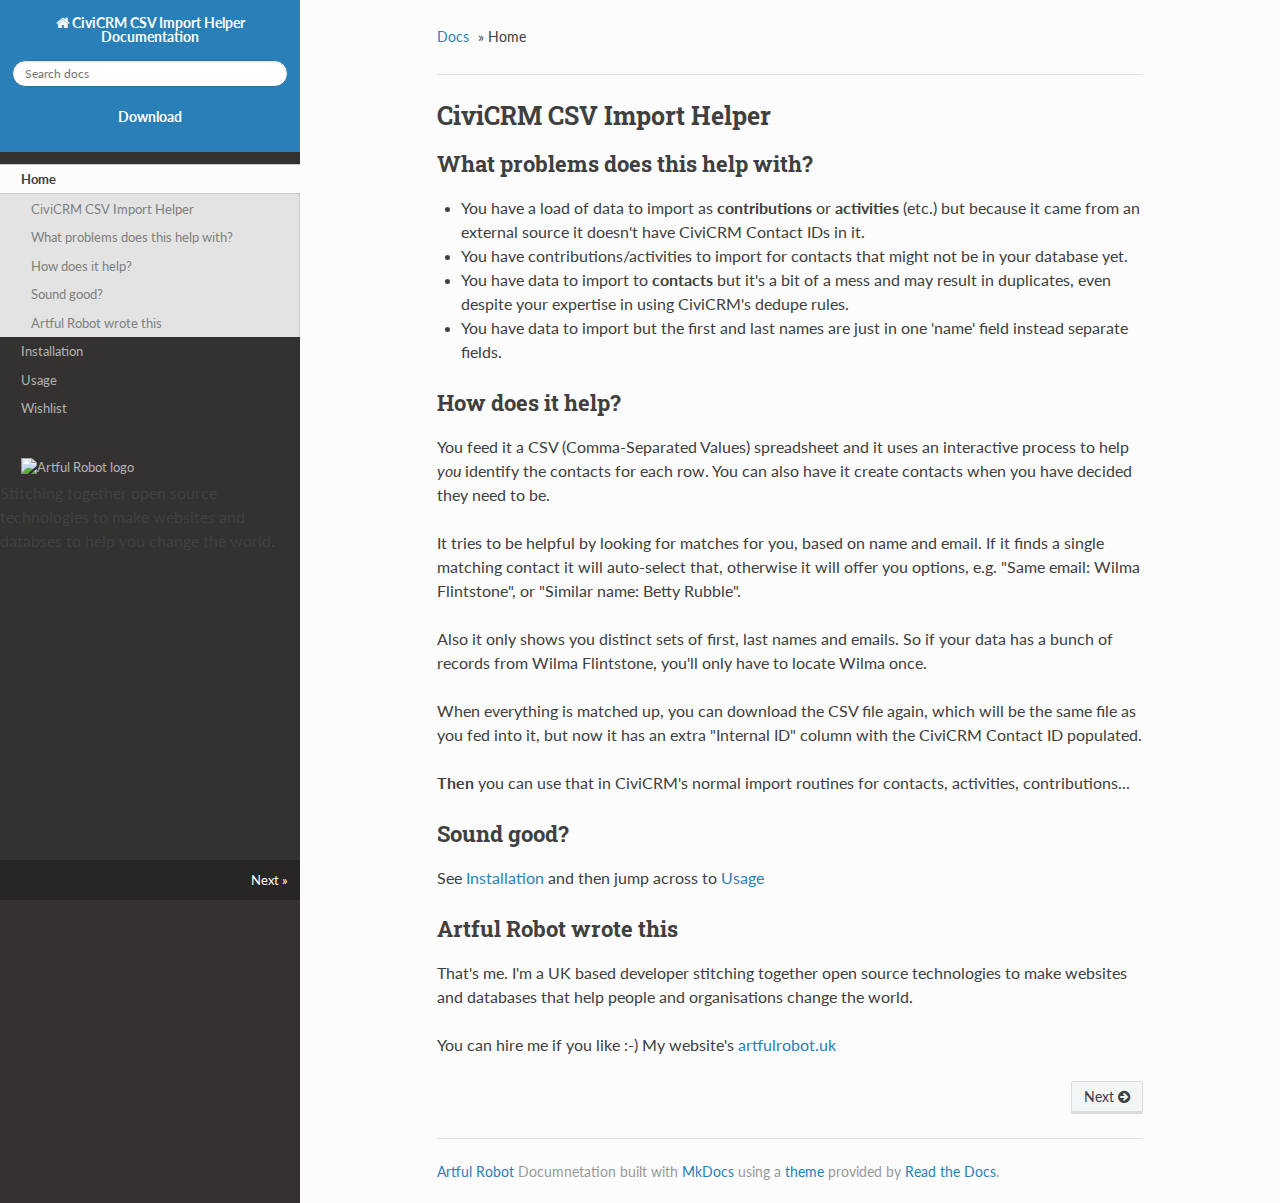
==== commit 7f4f298a: "Deployed 05b5681 with MkDocs version: 0.14.0" ====
--- a/index.html
+++ b/index.html
@@ -16,6 +16,7 @@
   <link rel="stylesheet" href="./css/theme.css" type="text/css" />
   <link rel="stylesheet" href="./css/theme_extra.css" type="text/css" />
   <link rel="stylesheet" href="./css/highlight.css">
+  <link href="./extra.css" rel="stylesheet">
 
   
   <script>
@@ -44,6 +45,8 @@
     <input type="text" name="q" placeholder="Search docs" />
   </form>
 </div>
+        <br/>
+        <a href="https://github.com/artfulrobot/uk.artfulrobot.civicrm.importhelper" >Download</a> 
       </div>
 
       <div class="wy-menu wy-menu-vertical" data-spy="affix" role="navigation" aria-label="main navigation">
@@ -85,7 +88,16 @@
     </li>
 <li>
           
+            <li>
+    <li class="toctree-l1 ">
+        <a class="" href="wishlist/">Wishlist</a>
+        
+    </li>
+<li>
+          
         </ul>
+        <a href="https://artfulrobot.uk" ><img class='art' src="./artfulrobot-logo-plain.svg" alt="Artful Robot logo" /></a>
+        <p class="art-slogan" >Stitching together open source technologies to make websites and databses to help you change the world.</p>
       </div>
       &nbsp;
     </nav>
@@ -122,8 +134,12 @@
 <ul>
 <li>
 <p>You have a load of data to import as <strong>contributions</strong> or <strong>activities</strong>
-  (etc.) to import but because this came from an external source it doesn't have
+  (etc.) but because it came from an external source it doesn't have
   CiviCRM Contact IDs in it.</p>
+</li>
+<li>
+<p>You have contributions/activities to import for contacts that might not be in
+  your database yet.</p>
 </li>
 <li>
 <p>You have data to import to <strong>contacts</strong> but it's a bit of a mess and may
@@ -131,14 +147,14 @@
   rules.</p>
 </li>
 <li>
-<p>You have data to import but the name field is just one field instead of first
-  and last names.</p>
+<p>You have data to import but the first and last names are just in one 'name'
+  field instead separate fields.</p>
 </li>
 </ul>
 <h2 id="how-does-it-help">How does it help?</h2>
-<p>You feed it a CSV (Comma-Separated Values) and it uses an interactive process to
-help <em>you</em> identify the contacts for each row. You can also have it create
-contacts when you have decided they need to be.</p>
+<p>You feed it a CSV (Comma-Separated Values) spreadsheet and it uses an
+interactive process to help <em>you</em> identify the contacts for each row. You can
+also have it create contacts when you have decided they need to be.</p>
 <p>It tries to be helpful by looking for matches for you, based on name and email.
 If it finds a single matching contact it will auto-select that, otherwise it
 will offer you options, e.g. "Same email: Wilma Flintstone", or "Similar name:
@@ -155,7 +171,7 @@
 <p>See <a href="installation/">Installation</a> and then jump across to <a href="usage/">Usage</a></p>
 <h2 id="artful-robot-wrote-this">Artful Robot wrote this</h2>
 <p>That's me. I'm a UK based developer stitching together open source technologies
-to make websites and databases to help people and organisations change the world.</p>
+to make websites and databases that help people and organisations change the world.</p>
 <p>You can hire me if you like :-) My website's <a href="https://artfulrobot.uk">artfulrobot.uk</a></p>
               
             </div>
@@ -177,7 +193,7 @@
     
   </div>
 
-  Built with <a href="http://www.mkdocs.org">MkDocs</a> using a <a href="https://github.com/snide/sphinx_rtd_theme">theme</a> provided by <a href="https://readthedocs.org">Read the Docs</a>.
+  <a href="https://artfulrobot.uk">Artful Robot</a>  Documnetation built with <a href="http://www.mkdocs.org">MkDocs</a> using a <a href="https://github.com/snide/sphinx_rtd_theme">theme</a> provided by <a href="https://readthedocs.org">Read the Docs</a>.
 </footer>
 	  
         </div>
@@ -202,5 +218,5 @@
 
 <!--
 MkDocs version : 0.14.0
-Build Date UTC : 2017-01-27 15:10:58.058034
+Build Date UTC : 2017-01-30 10:16:53.363123
 -->
